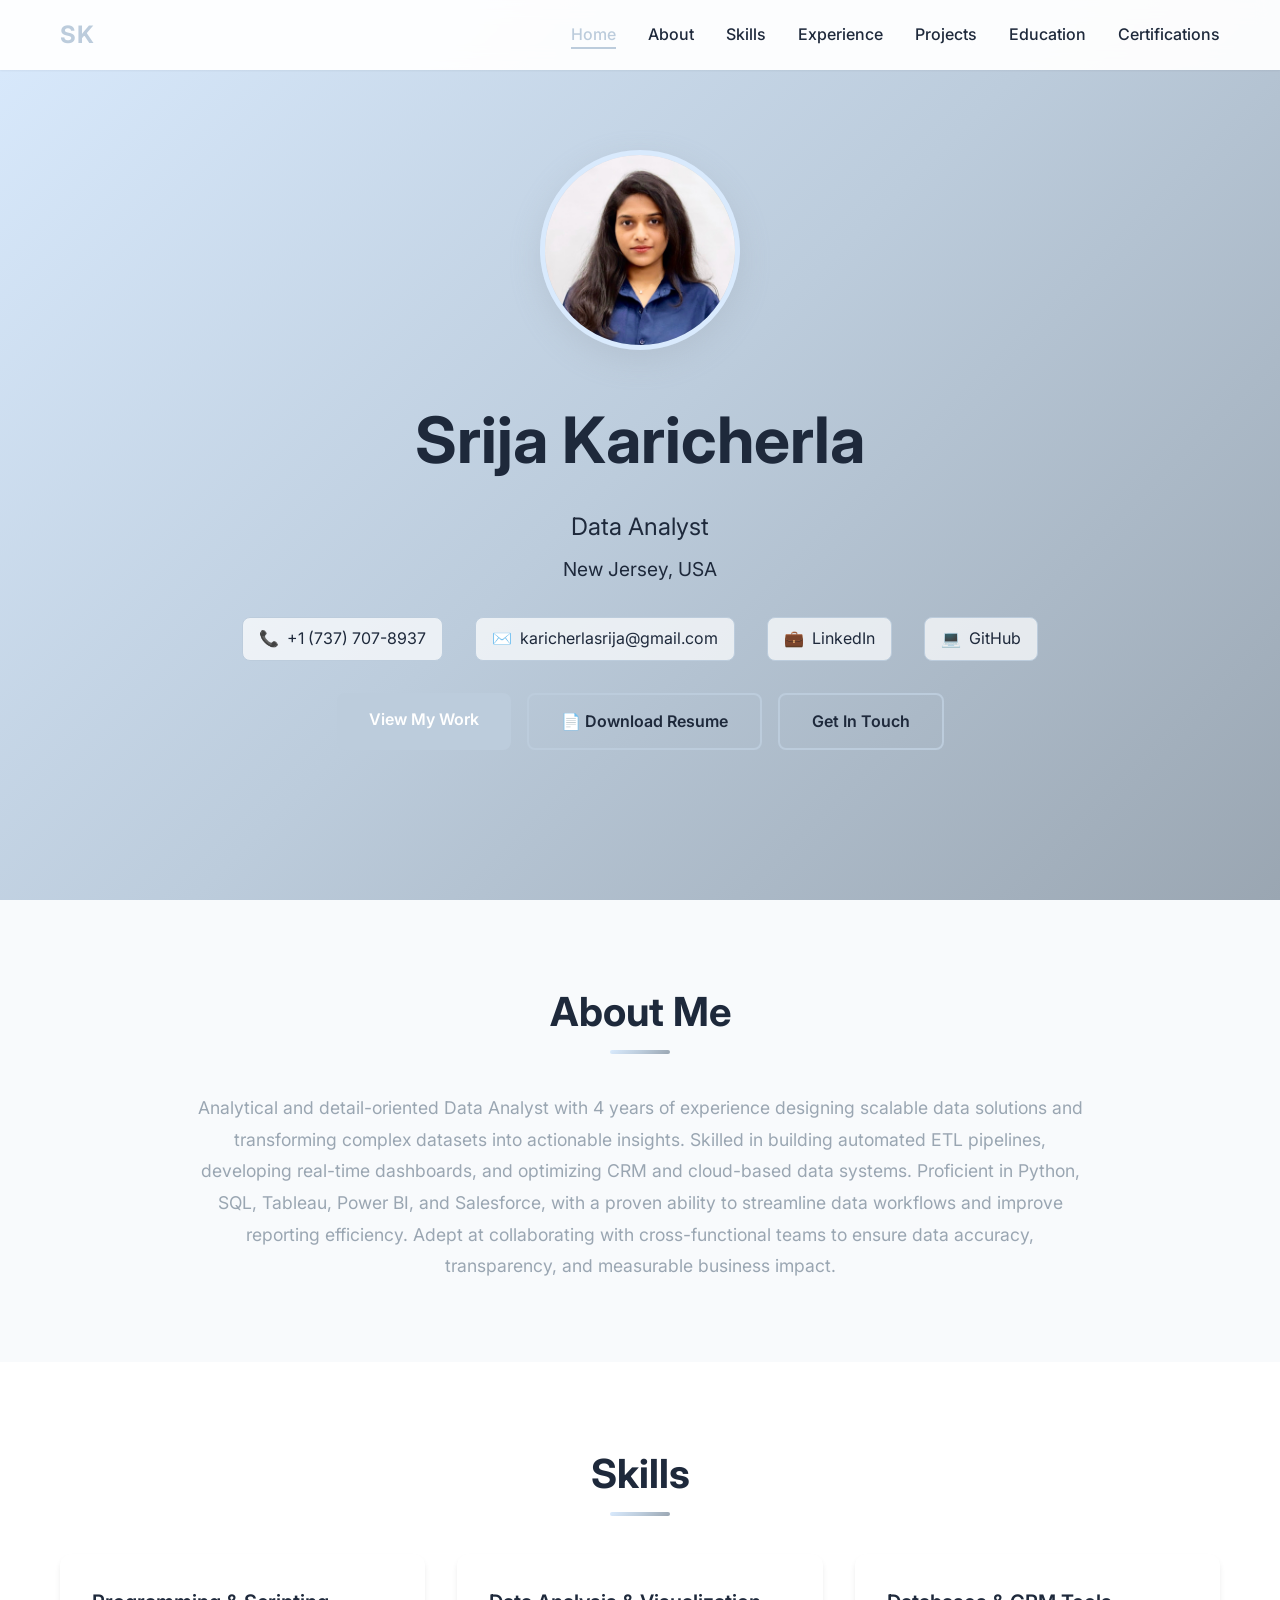
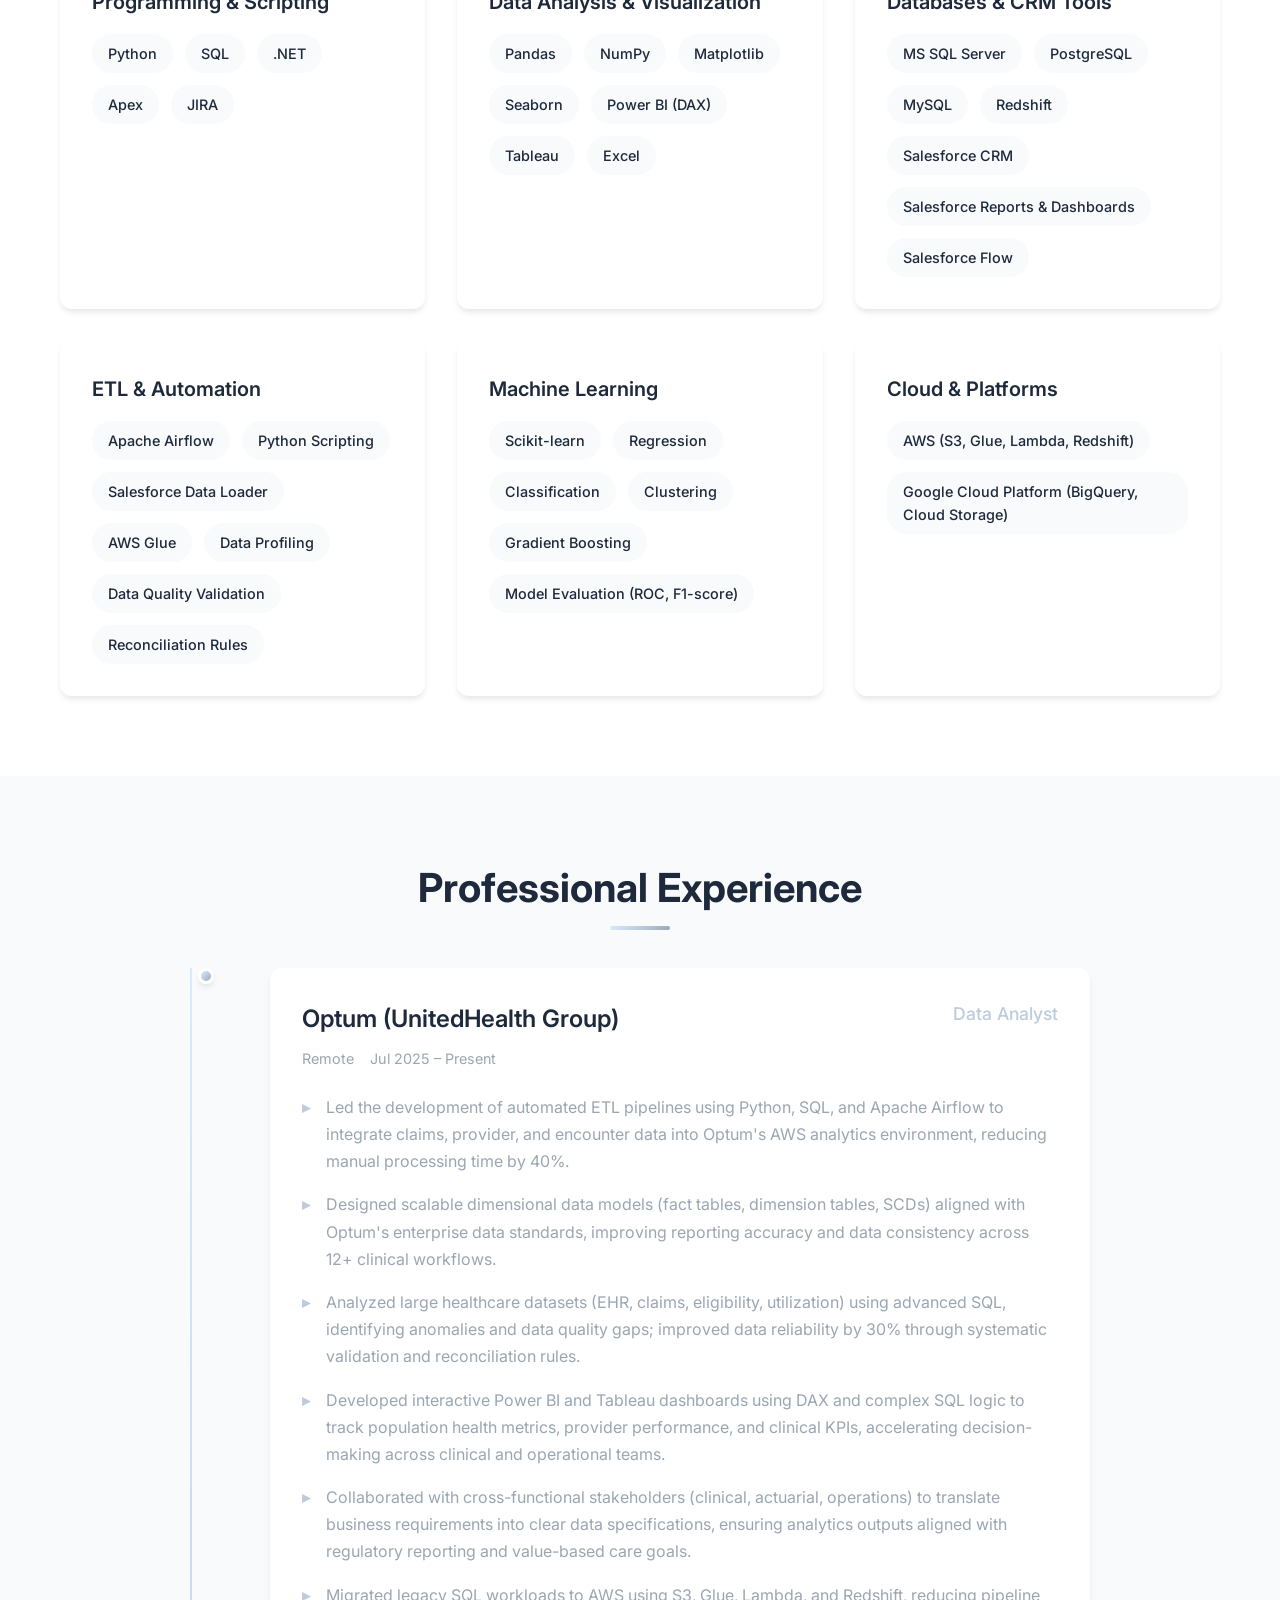
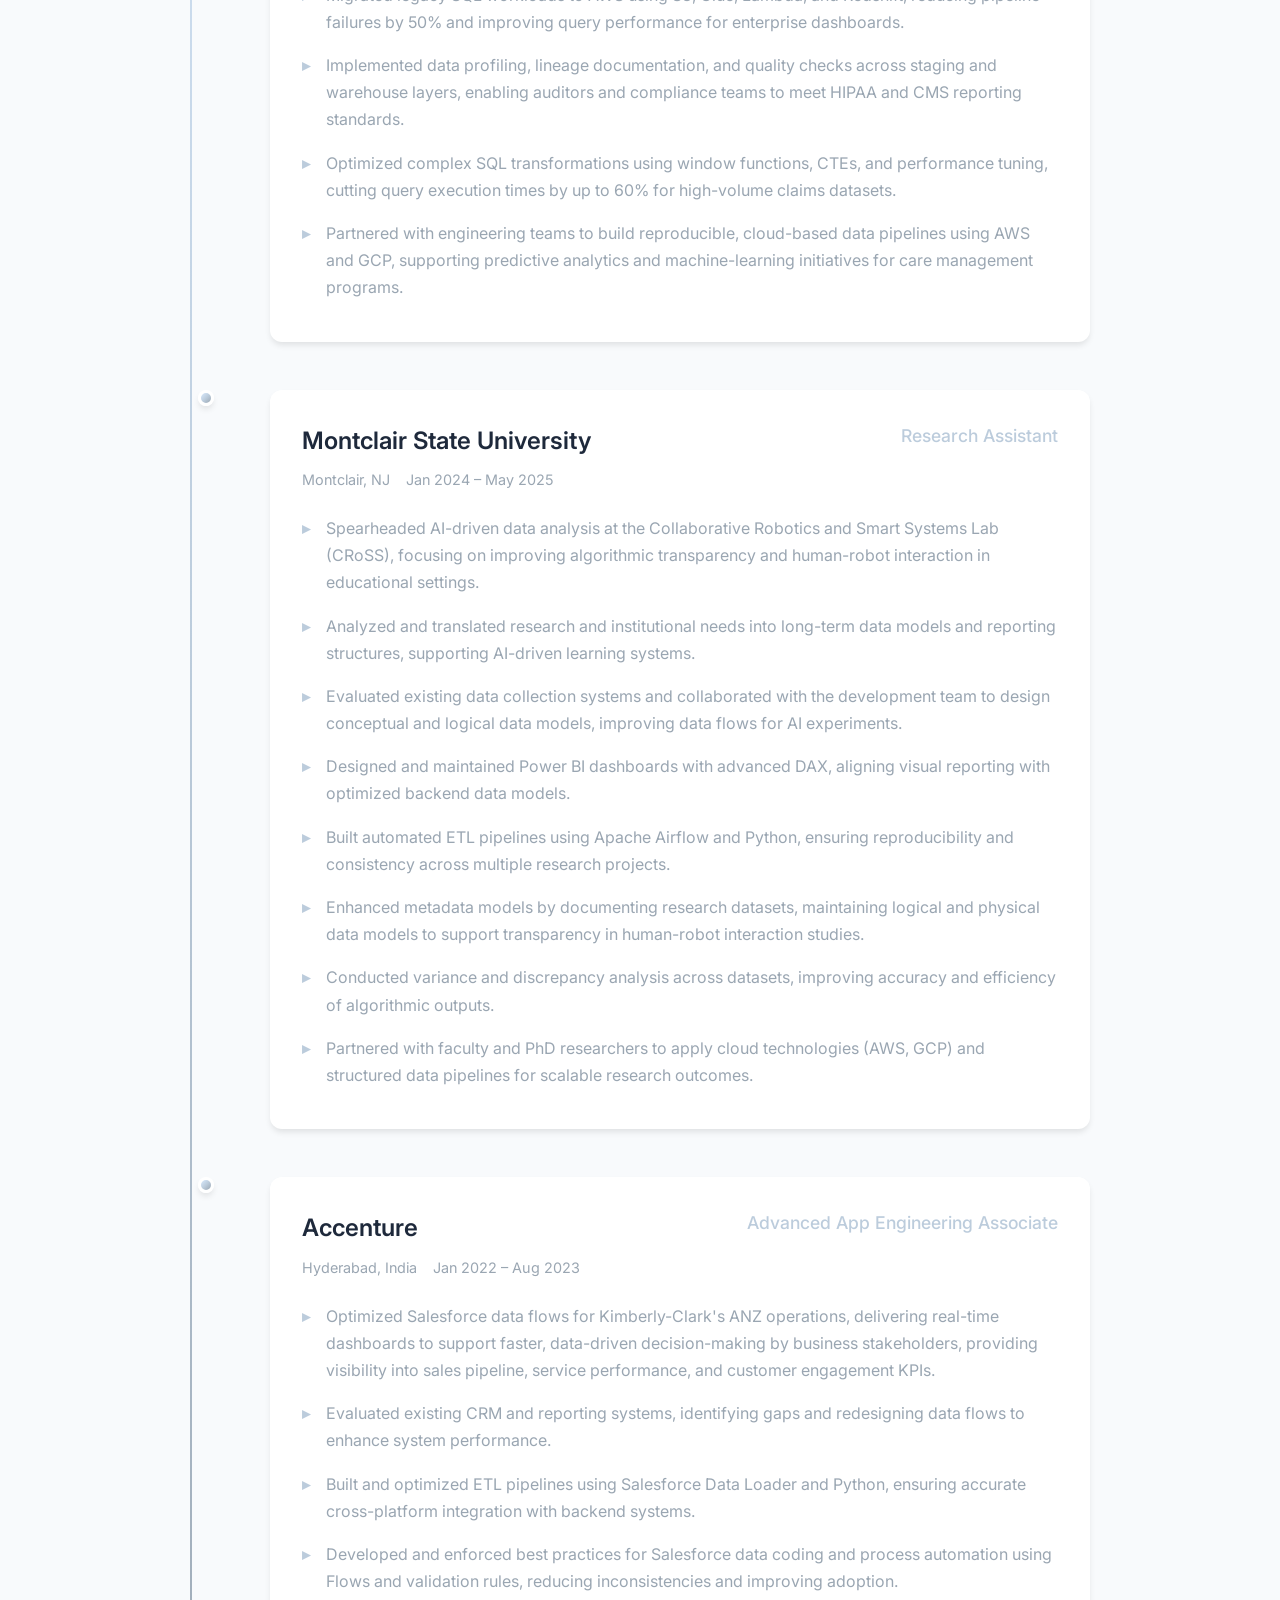
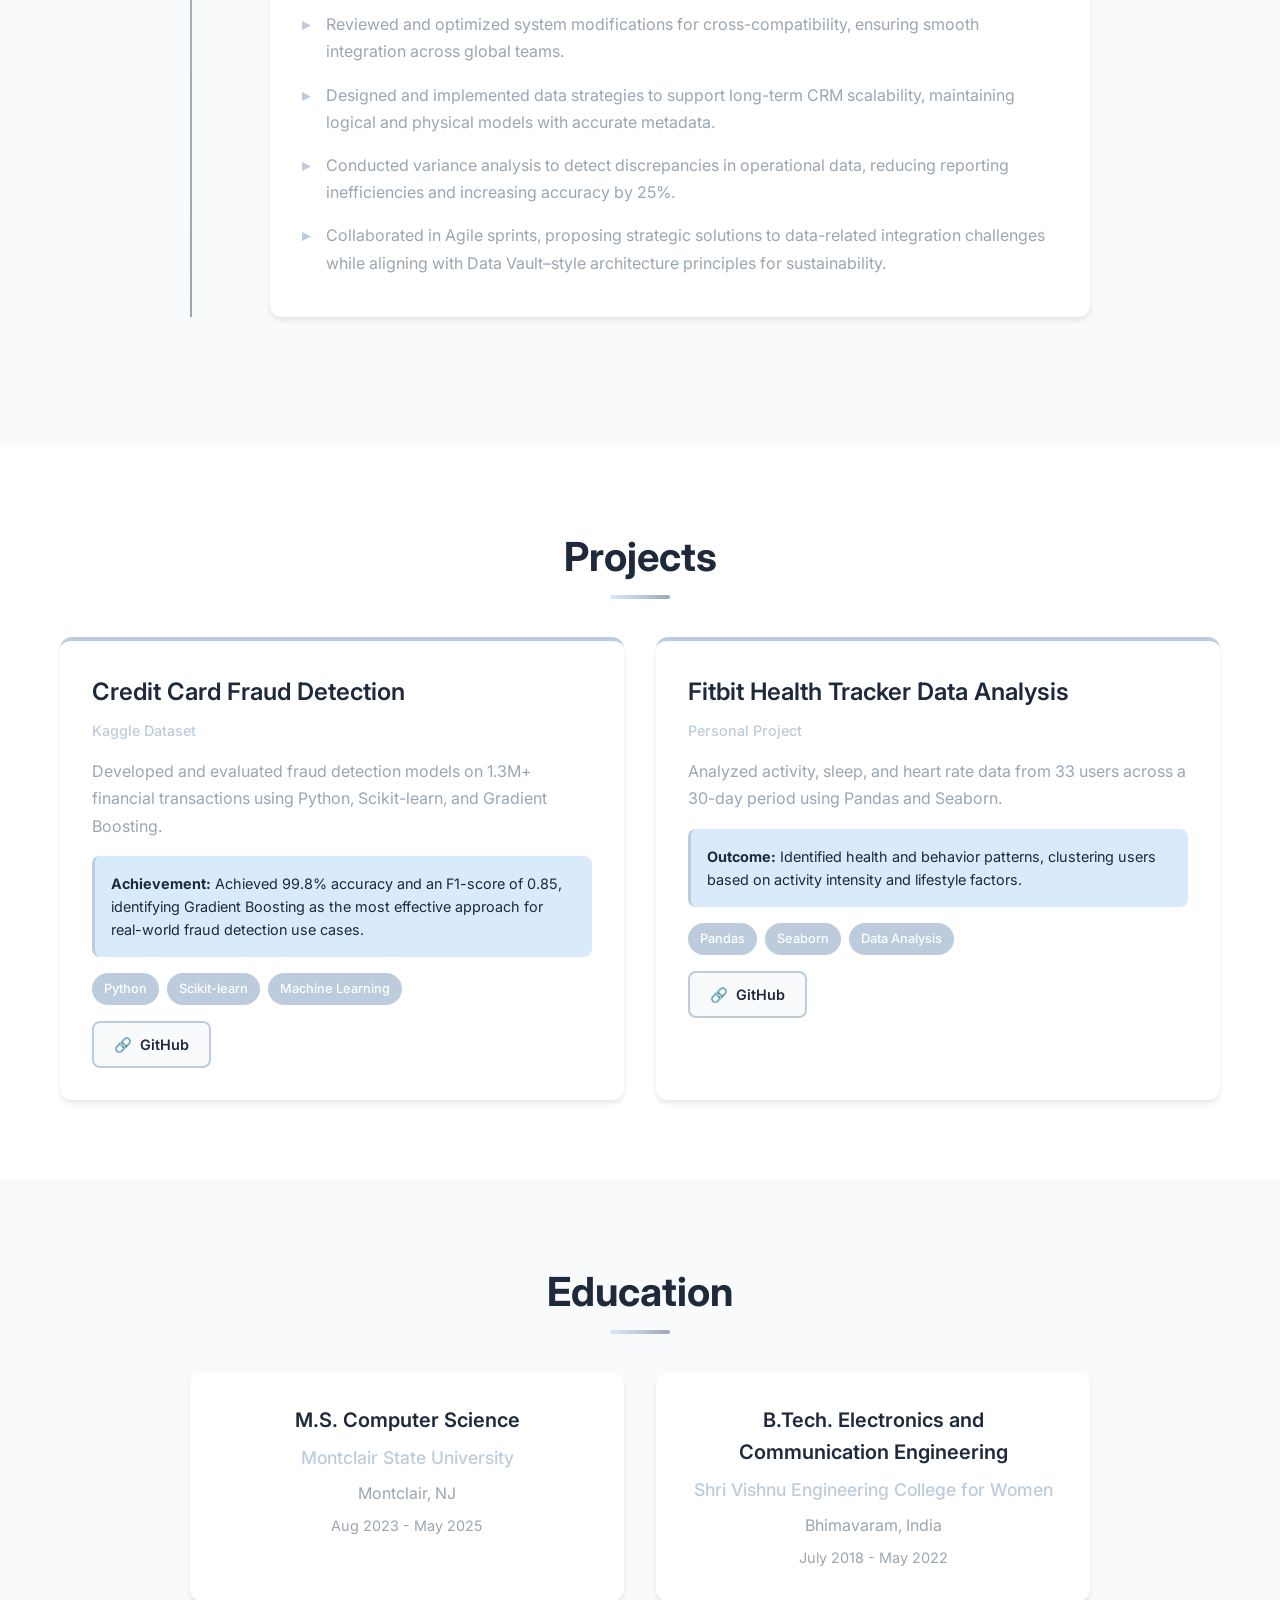
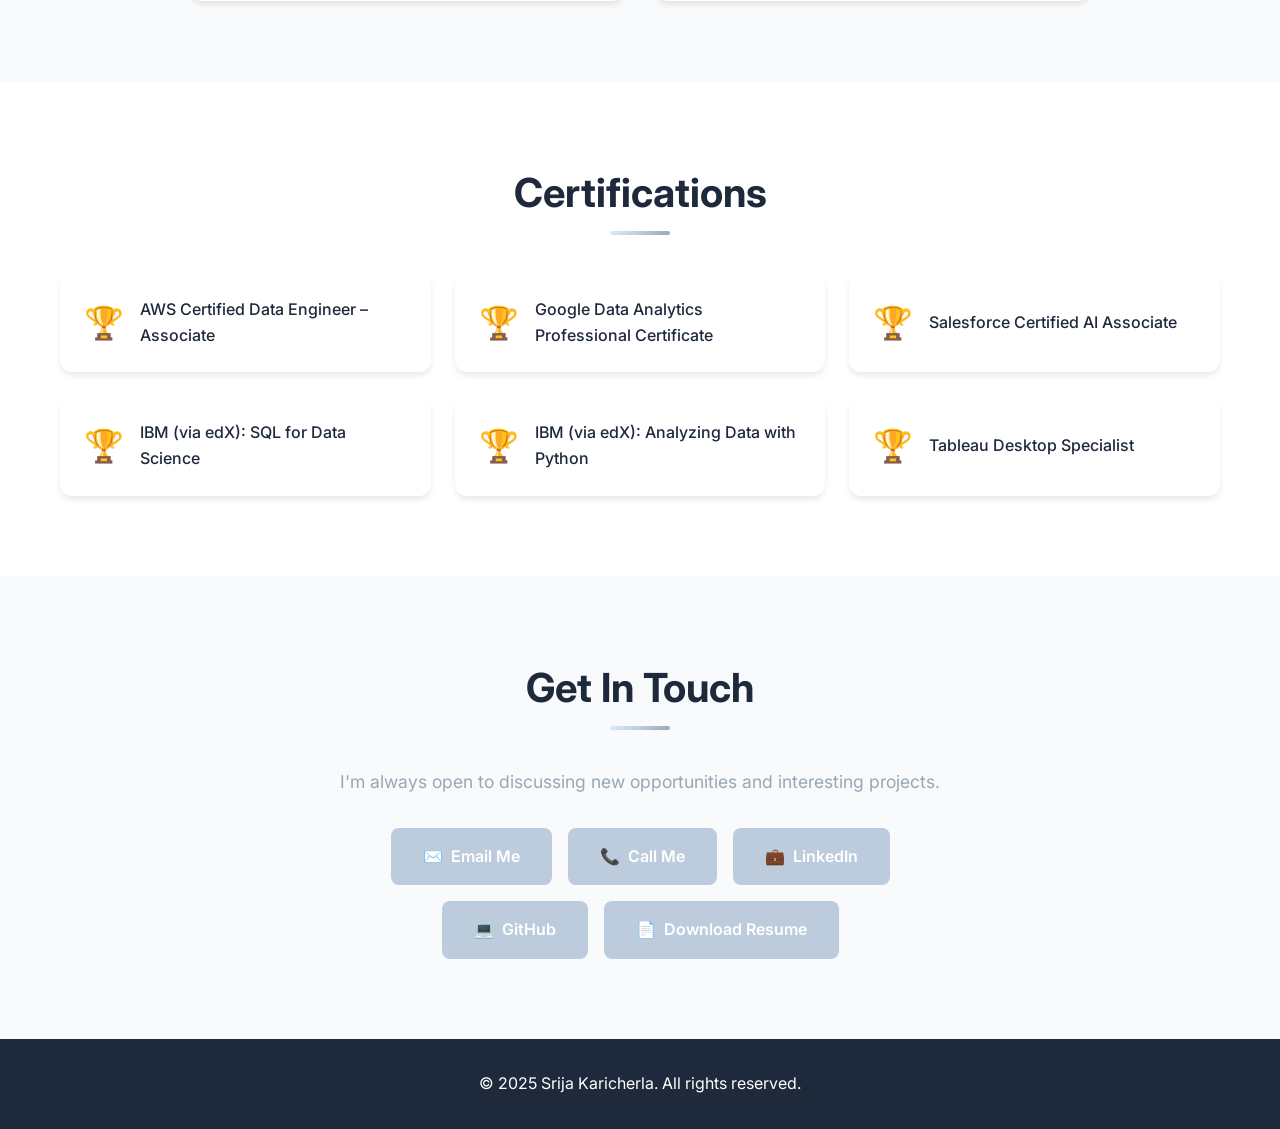
==== index.html @ e074c7a8 "Portfolio website" ====
<!DOCTYPE html>
<html lang="en">
<head>
    <meta charset="UTF-8">
    <meta name="viewport" content="width=device-width, initial-scale=1.0">
    <title>Srija Karicherla | Data Analyst Portfolio</title>
    <link rel="stylesheet" href="styles.css">
    <link rel="preconnect" href="https://fonts.googleapis.com">
    <link rel="preconnect" href="https://fonts.gstatic.com" crossorigin>
    <link href="https://fonts.googleapis.com/css2?family=Inter:wght@300;400;500;600;700&display=swap" rel="stylesheet">
</head>
<body>
    <!-- Navigation -->
    <nav class="navbar" id="navbar">
        <div class="nav-container">
            <div class="nav-logo">SK</div>
            <ul class="nav-menu" id="nav-menu">
                <li><a href="#home" class="nav-link">Home</a></li>
                <li><a href="#about" class="nav-link">About</a></li>
                <li><a href="#skills" class="nav-link">Skills</a></li>
                <li><a href="#experience" class="nav-link">Experience</a></li>
                <li><a href="#projects" class="nav-link">Projects</a></li>
                <li><a href="#education" class="nav-link">Education</a></li>
                <li><a href="#certifications" class="nav-link">Certifications</a></li>
            </ul>
            <div class="hamburger" id="hamburger">
                <span></span>
                <span></span>
                <span></span>
            </div>
        </div>
    </nav>

    <!-- Hero Section -->
    <section id="home" class="hero">
        <div class="container">
            <div class="hero-content">
                <div class="hero-image-container">
                    <img src="profile.jpg" alt="Srija Karicherla" class="hero-image">
                </div>
                <h1 class="hero-name">Srija Karicherla</h1>
                <p class="hero-title">Data Analyst</p>
                <p class="hero-location">New Jersey, USA</p>
                <div class="hero-contact">
                    <a href="tel:+17377078937" class="contact-link">
                        <span>📞</span> +1 (737) 707-8937
                    </a>
                    <a href="mailto:karicherlasrija@gmail.com" class="contact-link">
                        <span>✉️</span> karicherlasrija@gmail.com
                    </a>
                    <a href="https://www.linkedin.com/in/srija-karicherla-01a4681b2/" target="_blank" class="contact-link">
                        <span>💼</span> LinkedIn
                    </a>
                    <a href="https://github.com/srijakaricherla" target="_blank" class="contact-link">
                        <span>💻</span> GitHub
                    </a>
                </div>
                <div class="hero-buttons">
                    <a href="#projects" class="btn btn-primary">View My Work</a>
                    <a href="Srija_Karicherla_Resume.pdf" download="Srija_Karicherla_Resume.pdf" class="btn btn-secondary">📄 Download Resume</a>
                    <a href="#contact" class="btn btn-secondary">Get In Touch</a>
                </div>
            </div>
        </div>
    </section>

    <!-- About Section -->
    <section id="about" class="about">
        <div class="container">
            <h2 class="section-title">About Me</h2>
            <div class="about-content">
                <p class="about-text">
                    Analytical and detail-oriented Data Analyst with 4 years of experience designing scalable data solutions and transforming
                    complex datasets into actionable insights. Skilled in building automated ETL pipelines, developing real-time dashboards, and
                    optimizing CRM and cloud-based data systems. Proficient in Python, SQL, Tableau, Power BI, and Salesforce, with a proven
                    ability to streamline data workflows and improve reporting efficiency. Adept at collaborating with cross-functional teams to
                    ensure data accuracy, transparency, and measurable business impact.
                </p>
            </div>
        </div>
    </section>

    <!-- Skills Section -->
    <section id="skills" class="skills">
        <div class="container">
            <h2 class="section-title">Skills</h2>
            <div class="skills-grid">
                <div class="skill-category">
                    <h3 class="skill-category-title">Programming & Scripting</h3>
                    <div class="skill-tags">
                        <span class="skill-tag">Python</span>
                        <span class="skill-tag">SQL</span>
                        <span class="skill-tag">.NET</span>
                        <span class="skill-tag">Apex</span>
                        <span class="skill-tag">JIRA</span>
                    </div>
                </div>
                <div class="skill-category">
                    <h3 class="skill-category-title">Data Analysis & Visualization</h3>
                    <div class="skill-tags">
                        <span class="skill-tag">Pandas</span>
                        <span class="skill-tag">NumPy</span>
                        <span class="skill-tag">Matplotlib</span>
                        <span class="skill-tag">Seaborn</span>
                        <span class="skill-tag">Power BI (DAX)</span>
                        <span class="skill-tag">Tableau</span>
                        <span class="skill-tag">Excel</span>
                    </div>
                </div>
                <div class="skill-category">
                    <h3 class="skill-category-title">Databases & CRM Tools</h3>
                    <div class="skill-tags">
                        <span class="skill-tag">MS SQL Server</span>
                        <span class="skill-tag">PostgreSQL</span>
                        <span class="skill-tag">MySQL</span>
                        <span class="skill-tag">Redshift</span>
                        <span class="skill-tag">Salesforce CRM</span>
                        <span class="skill-tag">Salesforce Reports & Dashboards</span>
                        <span class="skill-tag">Salesforce Flow</span>
                    </div>
                </div>
                <div class="skill-category">
                    <h3 class="skill-category-title">ETL & Automation</h3>
                    <div class="skill-tags">
                        <span class="skill-tag">Apache Airflow</span>
                        <span class="skill-tag">Python Scripting</span>
                        <span class="skill-tag">Salesforce Data Loader</span>
                        <span class="skill-tag">AWS Glue</span>
                        <span class="skill-tag">Data Profiling</span>
                        <span class="skill-tag">Data Quality Validation</span>
                        <span class="skill-tag">Reconciliation Rules</span>
                    </div>
                </div>
                <div class="skill-category">
                    <h3 class="skill-category-title">Machine Learning</h3>
                    <div class="skill-tags">
                        <span class="skill-tag">Scikit-learn</span>
                        <span class="skill-tag">Regression</span>
                        <span class="skill-tag">Classification</span>
                        <span class="skill-tag">Clustering</span>
                        <span class="skill-tag">Gradient Boosting</span>
                        <span class="skill-tag">Model Evaluation (ROC, F1-score)</span>
                    </div>
                </div>
                <div class="skill-category">
                    <h3 class="skill-category-title">Cloud & Platforms</h3>
                    <div class="skill-tags">
                        <span class="skill-tag">AWS (S3, Glue, Lambda, Redshift)</span>
                        <span class="skill-tag">Google Cloud Platform (BigQuery, Cloud Storage)</span>
                    </div>
                </div>
            </div>
        </div>
    </section>

    <!-- Experience Section -->
    <section id="experience" class="experience">
        <div class="container">
            <h2 class="section-title">Professional Experience</h2>
            <div class="timeline">
                <div class="timeline-item">
                    <div class="timeline-marker"></div>
                    <div class="timeline-content">
                        <div class="timeline-header">
                            <h3 class="timeline-company">Optum (UnitedHealth Group)</h3>
                            <span class="timeline-role">Data Analyst</span>
                        </div>
                        <div class="timeline-meta">
                            <span class="timeline-location">Remote</span>
                            <span class="timeline-date">Jul 2025 – Present</span>
                        </div>
                        <ul class="timeline-duties">
                            <li>Led the development of automated ETL pipelines using Python, SQL, and Apache Airflow to integrate claims, provider, and encounter data into Optum's AWS analytics environment, reducing manual processing time by 40%.</li>
                            <li>Designed scalable dimensional data models (fact tables, dimension tables, SCDs) aligned with Optum's enterprise data standards, improving reporting accuracy and data consistency across 12+ clinical workflows.</li>
                            <li>Analyzed large healthcare datasets (EHR, claims, eligibility, utilization) using advanced SQL, identifying anomalies and data quality gaps; improved data reliability by 30% through systematic validation and reconciliation rules.</li>
                            <li>Developed interactive Power BI and Tableau dashboards using DAX and complex SQL logic to track population health metrics, provider performance, and clinical KPIs, accelerating decision-making across clinical and operational teams.</li>
                            <li>Collaborated with cross-functional stakeholders (clinical, actuarial, operations) to translate business requirements into clear data specifications, ensuring analytics outputs aligned with regulatory reporting and value-based care goals.</li>
                            <li>Migrated legacy SQL workloads to AWS using S3, Glue, Lambda, and Redshift, reducing pipeline failures by 50% and improving query performance for enterprise dashboards.</li>
                            <li>Implemented data profiling, lineage documentation, and quality checks across staging and warehouse layers, enabling auditors and compliance teams to meet HIPAA and CMS reporting standards.</li>
                            <li>Optimized complex SQL transformations using window functions, CTEs, and performance tuning, cutting query execution times by up to 60% for high-volume claims datasets.</li>
                            <li>Partnered with engineering teams to build reproducible, cloud-based data pipelines using AWS and GCP, supporting predictive analytics and machine-learning initiatives for care management programs.</li>
                        </ul>
                    </div>
                </div>
                <div class="timeline-item">
                    <div class="timeline-marker"></div>
                    <div class="timeline-content">
                        <div class="timeline-header">
                            <h3 class="timeline-company">Montclair State University</h3>
                            <span class="timeline-role">Research Assistant</span>
                        </div>
                        <div class="timeline-meta">
                            <span class="timeline-location">Montclair, NJ</span>
                            <span class="timeline-date">Jan 2024 – May 2025</span>
                        </div>
                        <ul class="timeline-duties">
                            <li>Spearheaded AI-driven data analysis at the Collaborative Robotics and Smart Systems Lab (CRoSS), focusing on improving algorithmic transparency and human-robot interaction in educational settings.</li>
                            <li>Analyzed and translated research and institutional needs into long-term data models and reporting structures, supporting AI-driven learning systems.</li>
                            <li>Evaluated existing data collection systems and collaborated with the development team to design conceptual and logical data models, improving data flows for AI experiments.</li>
                            <li>Designed and maintained Power BI dashboards with advanced DAX, aligning visual reporting with optimized backend data models.</li>
                            <li>Built automated ETL pipelines using Apache Airflow and Python, ensuring reproducibility and consistency across multiple research projects.</li>
                            <li>Enhanced metadata models by documenting research datasets, maintaining logical and physical data models to support transparency in human-robot interaction studies.</li>
                            <li>Conducted variance and discrepancy analysis across datasets, improving accuracy and efficiency of algorithmic outputs.</li>
                            <li>Partnered with faculty and PhD researchers to apply cloud technologies (AWS, GCP) and structured data pipelines for scalable research outcomes.</li>
                        </ul>
                    </div>
                </div>
                <div class="timeline-item">
                    <div class="timeline-marker"></div>
                    <div class="timeline-content">
                        <div class="timeline-header">
                            <h3 class="timeline-company">Accenture</h3>
                            <span class="timeline-role">Advanced App Engineering Associate</span>
                        </div>
                        <div class="timeline-meta">
                            <span class="timeline-location">Hyderabad, India</span>
                            <span class="timeline-date">Jan 2022 – Aug 2023</span>
                        </div>
                        <ul class="timeline-duties">
                            <li>Optimized Salesforce data flows for Kimberly-Clark's ANZ operations, delivering real-time dashboards to support faster, data-driven decision-making by business stakeholders, providing visibility into sales pipeline, service performance, and customer engagement KPIs.</li>
                            <li>Evaluated existing CRM and reporting systems, identifying gaps and redesigning data flows to enhance system performance.</li>
                            <li>Built and optimized ETL pipelines using Salesforce Data Loader and Python, ensuring accurate cross-platform integration with backend systems.</li>
                            <li>Developed and enforced best practices for Salesforce data coding and process automation using Flows and validation rules, reducing inconsistencies and improving adoption.</li>
                            <li>Reviewed and optimized system modifications for cross-compatibility, ensuring smooth integration across global teams.</li>
                            <li>Designed and implemented data strategies to support long-term CRM scalability, maintaining logical and physical models with accurate metadata.</li>
                            <li>Conducted variance analysis to detect discrepancies in operational data, reducing reporting inefficiencies and increasing accuracy by 25%.</li>
                            <li>Collaborated in Agile sprints, proposing strategic solutions to data-related integration challenges while aligning with Data Vault–style architecture principles for sustainability.</li>
                        </ul>
                    </div>
                </div>
            </div>
        </div>
    </section>

    <!-- Projects Section -->
    <section id="projects" class="projects">
        <div class="container">
            <h2 class="section-title">Projects</h2>
            <div class="projects-grid">
                <div class="project-card">
                    <h3 class="project-title">Credit Card Fraud Detection</h3>
                    <p class="project-subtitle">Kaggle Dataset</p>
                    <p class="project-description">
                        Developed and evaluated fraud detection models on 1.3M+ financial transactions using Python, Scikit-learn, and Gradient Boosting.
                    </p>
                    <div class="project-highlight">
                        <strong>Achievement:</strong> Achieved 99.8% accuracy and an F1-score of 0.85, identifying Gradient Boosting as the most effective approach for real-world fraud detection use cases.
                    </div>
                    <div class="project-tags">
                        <span class="project-tag">Python</span>
                        <span class="project-tag">Scikit-learn</span>
                        <span class="project-tag">Machine Learning</span>
                    </div>
                    <a href="https://github.com/srijakaricherla/Credit-Card-Fraud-Detection" target="_blank" class="project-link">
                        <span>🔗</span> GitHub
                    </a>
                </div>
                <div class="project-card">
                    <h3 class="project-title">Fitbit Health Tracker Data Analysis</h3>
                    <p class="project-subtitle">Personal Project</p>
                    <p class="project-description">
                        Analyzed activity, sleep, and heart rate data from 33 users across a 30-day period using Pandas and Seaborn.
                    </p>
                    <div class="project-highlight">
                        <strong>Outcome:</strong> Identified health and behavior patterns, clustering users based on activity intensity and lifestyle factors.
                    </div>
                    <div class="project-tags">
                        <span class="project-tag">Pandas</span>
                        <span class="project-tag">Seaborn</span>
                        <span class="project-tag">Data Analysis</span>
                    </div>
                    <a href="https://github.com/srijakaricherla/Fitbit-Health-Tracker-Data-Analysis" target="_blank" class="project-link">
                        <span>🔗</span> GitHub
                    </a>
                </div>
            </div>
        </div>
    </section>

    <!-- Education Section -->
    <section id="education" class="education">
        <div class="container">
            <h2 class="section-title">Education</h2>
            <div class="education-grid">
                <div class="education-card">
                    <h3 class="education-degree">M.S. Computer Science</h3>
                    <p class="education-school">Montclair State University</p>
                    <p class="education-location">Montclair, NJ</p>
                    <p class="education-date">Aug 2023 - May 2025</p>
                </div>
                <div class="education-card">
                    <h3 class="education-degree">B.Tech. Electronics and Communication Engineering</h3>
                    <p class="education-school">Shri Vishnu Engineering College for Women</p>
                    <p class="education-location">Bhimavaram, India</p>
                    <p class="education-date">July 2018 - May 2022</p>
                </div>
            </div>
        </div>
    </section>

    <!-- Certifications Section -->
    <section id="certifications" class="certifications">
        <div class="container">
            <h2 class="section-title">Certifications</h2>
            <div class="certifications-grid">
                <div class="certification-item">
                    <span class="cert-icon">🏆</span>
                    <span class="cert-name">AWS Certified Data Engineer – Associate</span>
                </div>
                <div class="certification-item">
                    <span class="cert-icon">🏆</span>
                    <span class="cert-name">Google Data Analytics Professional Certificate</span>
                </div>
                <div class="certification-item">
                    <span class="cert-icon">🏆</span>
                    <span class="cert-name">Salesforce Certified AI Associate</span>
                </div>
                <div class="certification-item">
                    <span class="cert-icon">🏆</span>
                    <span class="cert-name">IBM (via edX): SQL for Data Science</span>
                </div>
                <div class="certification-item">
                    <span class="cert-icon">🏆</span>
                    <span class="cert-name">IBM (via edX): Analyzing Data with Python</span>
                </div>
                <div class="certification-item">
                    <span class="cert-icon">🏆</span>
                    <span class="cert-name">Tableau Desktop Specialist</span>
                </div>
            </div>
        </div>
    </section>

    <!-- Contact Section -->
    <section id="contact" class="contact">
        <div class="container">
            <h2 class="section-title">Get In Touch</h2>
            <div class="contact-content">
                <p class="contact-text">I'm always open to discussing new opportunities and interesting projects.</p>
                <div class="contact-links">
                    <a href="mailto:karicherlasrija@gmail.com" class="contact-button">
                        <span>✉️</span> Email Me
                    </a>
                    <a href="tel:+17377078937" class="contact-button">
                        <span>📞</span> Call Me
                    </a>
                    <a href="https://www.linkedin.com/in/srija-karicherla-01a4681b2/" target="_blank" class="contact-button">
                        <span>💼</span> LinkedIn
                    </a>
                    <a href="https://github.com/srijakaricherla" target="_blank" class="contact-button">
                        <span>💻</span> GitHub
                    </a>
                    <a href="Srija_Karicherla_Resume.pdf" download="Srija_Karicherla_Resume.pdf" class="contact-button">
                        <span>📄</span> Download Resume
                    </a>
                </div>
            </div>
        </div>
    </section>

    <!-- Footer -->
    <footer class="footer">
        <div class="container">
            <p>&copy; 2025 Srija Karicherla. All rights reserved.</p>
        </div>
    </footer>

    <script src="script.js"></script>
</body>
</html>
---- styles.css ----
/* Reset and Base Styles */
* {
    margin: 0;
    padding: 0;
    box-sizing: border-box;
}

:root {
    --primary-color: #BCCCDC;
    --primary-dark: #9AA6B2;
    --secondary-color: #9AA6B2;
    --text-dark: #1e293b;
    --text-light: #9AA6B2;
    --bg-light: #F8FAFC;
    --bg-white: #ffffff;
    --bg-accent: #D9EAFD;
    --border-color: #BCCCDC;
    --shadow-sm: 0 1px 2px 0 rgba(0, 0, 0, 0.05);
    --shadow-md: 0 4px 6px -1px rgba(0, 0, 0, 0.1);
    --shadow-lg: 0 10px 15px -3px rgba(0, 0, 0, 0.1);
    --transition: all 0.3s ease;
}

html {
    scroll-behavior: smooth;
}

body {
    font-family: 'Inter', -apple-system, BlinkMacSystemFont, 'Segoe UI', sans-serif;
    line-height: 1.6;
    color: var(--text-dark);
    background-color: var(--bg-white);
    font-size: 16px;
}

.container {
    max-width: 1200px;
    margin: 0 auto;
    padding: 0 20px;
}

/* Navigation */
.navbar {
    position: fixed;
    top: 0;
    width: 100%;
    background-color: rgba(255, 255, 255, 0.95);
    backdrop-filter: blur(10px);
    box-shadow: var(--shadow-sm);
    z-index: 1000;
    transition: var(--transition);
}

.nav-container {
    max-width: 1200px;
    margin: 0 auto;
    padding: 1rem 20px;
    display: flex;
    justify-content: space-between;
    align-items: center;
}

.nav-logo {
    font-size: 1.5rem;
    font-weight: 700;
    color: var(--primary-color);
    letter-spacing: 1px;
}

.nav-menu {
    display: flex;
    list-style: none;
    gap: 2rem;
}

.nav-link {
    text-decoration: none;
    color: var(--text-dark);
    font-weight: 500;
    transition: var(--transition);
    position: relative;
}

.nav-link:hover {
    color: var(--primary-color);
}

.nav-link::after {
    content: '';
    position: absolute;
    bottom: -5px;
    left: 0;
    width: 0;
    height: 2px;
    background-color: var(--primary-color);
    transition: var(--transition);
}

.nav-link:hover::after {
    width: 100%;
}

.hamburger {
    display: none;
    flex-direction: column;
    cursor: pointer;
    gap: 4px;
}

.hamburger span {
    width: 25px;
    height: 3px;
    background-color: var(--text-dark);
    transition: var(--transition);
}

/* Hero Section */
.hero {
    min-height: 100vh;
    display: flex;
    align-items: center;
    justify-content: center;
    background: linear-gradient(135deg, #D9EAFD 0%, #BCCCDC 50%, #9AA6B2 100%);
    color: var(--text-dark);
    text-align: center;
    padding-top: 80px;
}

.hero-content {
    max-width: 800px;
}

.hero-image-container {
    margin-bottom: 2rem;
    animation: fadeInUp 0.8s ease;
}

.hero-image {
    width: 200px;
    height: 200px;
    border-radius: 50%;
    object-fit: cover;
    border: 5px solid var(--bg-accent);
    box-shadow: 0 10px 30px rgba(154, 166, 178, 0.3);
    transition: var(--transition);
}

.hero-image:hover {
    transform: scale(1.05);
    box-shadow: 0 15px 40px rgba(0, 0, 0, 0.4);
}

.hero-name {
    font-size: 4rem;
    font-weight: 700;
    margin-bottom: 1rem;
    animation: fadeInUp 0.8s ease;
}

.hero-title {
    font-size: 1.5rem;
    margin-bottom: 0.5rem;
    opacity: 0.9;
    animation: fadeInUp 0.8s ease 0.2s both;
}

.hero-location {
    font-size: 1.2rem;
    margin-bottom: 2rem;
    opacity: 0.8;
    animation: fadeInUp 0.8s ease 0.4s both;
}

.hero-contact {
    display: flex;
    justify-content: center;
    gap: 2rem;
    margin-bottom: 2rem;
    flex-wrap: wrap;
    animation: fadeInUp 0.8s ease 0.6s both;
}

.contact-link {
    color: var(--text-dark);
    text-decoration: none;
    display: flex;
    align-items: center;
    gap: 0.5rem;
    padding: 0.5rem 1rem;
    background: rgba(255, 255, 255, 0.7);
    border: 1px solid var(--border-color);
    border-radius: 8px;
    transition: var(--transition);
}

.contact-link:hover {
    background: var(--bg-accent);
    border-color: var(--primary-color);
    transform: translateY(-2px);
}

.hero-buttons {
    display: flex;
    gap: 1rem;
    justify-content: center;
    flex-wrap: wrap;
    animation: fadeInUp 0.8s ease 0.8s both;
}

.btn {
    padding: 0.875rem 2rem;
    border-radius: 8px;
    text-decoration: none;
    font-weight: 600;
    transition: var(--transition);
    display: inline-block;
}

.btn-primary {
    background-color: var(--primary-color);
    color: white;
}

.btn-primary:hover {
    background-color: var(--primary-dark);
    transform: translateY(-2px);
    box-shadow: var(--shadow-lg);
}

.btn-secondary {
    background-color: transparent;
    color: var(--text-dark);
    border: 2px solid var(--primary-color);
}

.btn-secondary:hover {
    background-color: var(--bg-accent);
    border-color: var(--primary-dark);
    transform: translateY(-2px);
}

/* Section Styles */
section {
    padding: 5rem 0;
}

.section-title {
    font-size: 2.5rem;
    font-weight: 700;
    text-align: center;
    margin-bottom: 3rem;
    color: var(--text-dark);
    position: relative;
}

.section-title::after {
    content: '';
    position: absolute;
    bottom: -10px;
    left: 50%;
    transform: translateX(-50%);
    width: 60px;
    height: 4px;
    background: linear-gradient(135deg, #D9EAFD 0%, #BCCCDC 50%, #9AA6B2 100%);
    border-radius: 2px;
}

/* About Section */
.about {
    background-color: var(--bg-light);
}

.about-content {
    max-width: 900px;
    margin: 0 auto;
}

.about-text {
    font-size: 1.1rem;
    line-height: 1.8;
    color: var(--text-light);
    text-align: center;
}

/* Skills Section */
.skills-grid {
    display: grid;
    grid-template-columns: repeat(auto-fit, minmax(300px, 1fr));
    gap: 2rem;
}

.skill-category {
    background-color: var(--bg-white);
    padding: 2rem;
    border-radius: 12px;
    box-shadow: var(--shadow-md);
    transition: var(--transition);
}

.skill-category:hover {
    transform: translateY(-5px);
    box-shadow: var(--shadow-lg);
}

.skill-category-title {
    font-size: 1.25rem;
    font-weight: 600;
    margin-bottom: 1rem;
    color: var(--text-dark);
}

.skill-tags {
    display: flex;
    flex-wrap: wrap;
    gap: 0.75rem;
}

.skill-tag {
    padding: 0.5rem 1rem;
    background-color: var(--bg-light);
    border-radius: 20px;
    font-size: 0.9rem;
    color: var(--text-dark);
    font-weight: 500;
    transition: var(--transition);
}

.skill-tag:hover {
    background-color: var(--primary-color);
    color: white;
    transform: scale(1.05);
}

/* Experience Section */
.experience {
    background-color: var(--bg-light);
}

.timeline {
    max-width: 900px;
    margin: 0 auto;
    position: relative;
    padding-left: 2rem;
}

.timeline::before {
    content: '';
    position: absolute;
    left: 0;
    top: 0;
    bottom: 0;
    width: 2px;
    background: linear-gradient(180deg, #D9EAFD 0%, #BCCCDC 50%, #9AA6B2 100%);
}

.timeline-item {
    position: relative;
    margin-bottom: 3rem;
    padding-left: 3rem;
}

.timeline-marker {
    position: absolute;
    left: -1.5rem;
    top: 0;
    width: 16px;
    height: 16px;
    border-radius: 50%;
    background: linear-gradient(135deg, #D9EAFD 0%, #BCCCDC 50%, #9AA6B2 100%);
    border: 3px solid white;
    box-shadow: var(--shadow-md);
}

.timeline-content {
    background-color: var(--bg-white);
    padding: 2rem;
    border-radius: 12px;
    box-shadow: var(--shadow-md);
    transition: var(--transition);
}

.timeline-content:hover {
    transform: translateX(5px);
    box-shadow: var(--shadow-lg);
}

.timeline-header {
    display: flex;
    justify-content: space-between;
    align-items: flex-start;
    margin-bottom: 0.5rem;
    flex-wrap: wrap;
    gap: 0.5rem;
}

.timeline-company {
    font-size: 1.5rem;
    font-weight: 600;
    color: var(--text-dark);
}

.timeline-role {
    font-size: 1.1rem;
    font-weight: 500;
    color: var(--primary-color);
}

.timeline-meta {
    display: flex;
    gap: 1rem;
    margin-bottom: 1rem;
    color: var(--text-light);
    font-size: 0.9rem;
}

.timeline-duties {
    list-style: none;
    padding-left: 0;
}

.timeline-duties li {
    padding: 0.5rem 0;
    padding-left: 1.5rem;
    position: relative;
    color: var(--text-light);
    line-height: 1.7;
}

.timeline-duties li::before {
    content: '▸';
    position: absolute;
    left: 0;
    color: var(--primary-color);
    font-weight: bold;
}

/* Projects Section */
.projects-grid {
    display: grid;
    grid-template-columns: repeat(auto-fit, minmax(300px, 1fr));
    gap: 2rem;
}

.project-card {
    background-color: var(--bg-white);
    padding: 2rem;
    border-radius: 12px;
    box-shadow: var(--shadow-md);
    transition: var(--transition);
    border-top: 4px solid var(--primary-color);
}

.project-card:hover {
    transform: translateY(-5px);
    box-shadow: var(--shadow-lg);
}

.project-title {
    font-size: 1.5rem;
    font-weight: 600;
    margin-bottom: 0.5rem;
    color: var(--text-dark);
}

.project-subtitle {
    color: var(--primary-color);
    font-weight: 500;
    margin-bottom: 1rem;
    font-size: 0.9rem;
}

.project-description {
    color: var(--text-light);
    margin-bottom: 1rem;
    line-height: 1.7;
}

.project-highlight {
    background-color: var(--bg-accent);
    padding: 1rem;
    border-radius: 8px;
    margin-bottom: 1rem;
    border-left: 3px solid var(--primary-color);
    font-size: 0.9rem;
    color: var(--text-dark);
}

.project-tags {
    display: flex;
    flex-wrap: wrap;
    gap: 0.5rem;
}

.project-tag {
    padding: 0.375rem 0.75rem;
    background-color: var(--primary-color);
    color: white;
    border-radius: 20px;
    font-size: 0.8rem;
    font-weight: 500;
}

.project-link {
    display: inline-flex;
    align-items: center;
    gap: 0.5rem;
    margin-top: 1rem;
    padding: 0.625rem 1.25rem;
    background-color: var(--bg-light);
    color: var(--text-dark);
    text-decoration: none;
    border-radius: 8px;
    font-weight: 600;
    font-size: 0.9rem;
    transition: var(--transition);
    border: 2px solid var(--primary-color);
}

.project-link:hover {
    background-color: var(--primary-color);
    color: white;
    transform: translateY(-2px);
    box-shadow: var(--shadow-md);
}

/* Education Section */
.education {
    background-color: var(--bg-light);
}

.education-grid {
    display: grid;
    grid-template-columns: repeat(auto-fit, minmax(300px, 1fr));
    gap: 2rem;
    max-width: 900px;
    margin: 0 auto;
}

.education-card {
    background-color: var(--bg-white);
    padding: 2rem;
    border-radius: 12px;
    box-shadow: var(--shadow-md);
    text-align: center;
    transition: var(--transition);
}

.education-card:hover {
    transform: translateY(-5px);
    box-shadow: var(--shadow-lg);
}

.education-degree {
    font-size: 1.25rem;
    font-weight: 600;
    margin-bottom: 0.5rem;
    color: var(--text-dark);
}

.education-school {
    font-size: 1.1rem;
    color: var(--primary-color);
    font-weight: 500;
    margin-bottom: 0.5rem;
}

.education-location {
    color: var(--text-light);
    margin-bottom: 0.5rem;
}

.education-date {
    color: var(--text-light);
    font-size: 0.9rem;
}

/* Certifications Section */
.certifications-grid {
    display: grid;
    grid-template-columns: repeat(auto-fit, minmax(300px, 1fr));
    gap: 1.5rem;
}

.certification-item {
    background-color: var(--bg-white);
    padding: 1.5rem;
    border-radius: 12px;
    box-shadow: var(--shadow-md);
    display: flex;
    align-items: center;
    gap: 1rem;
    transition: var(--transition);
}

.certification-item:hover {
    transform: translateY(-3px);
    box-shadow: var(--shadow-lg);
}

.cert-icon {
    font-size: 2rem;
}

.cert-name {
    font-weight: 500;
    color: var(--text-dark);
}

/* Contact Section */
.contact {
    background-color: var(--bg-light);
}

.contact-content {
    text-align: center;
    max-width: 600px;
    margin: 0 auto;
}

.contact-text {
    font-size: 1.1rem;
    color: var(--text-light);
    margin-bottom: 2rem;
}

.contact-links {
    display: flex;
    justify-content: center;
    gap: 1rem;
    flex-wrap: wrap;
}

.contact-button {
    padding: 1rem 2rem;
    background-color: var(--primary-color);
    color: white;
    text-decoration: none;
    border-radius: 8px;
    font-weight: 600;
    display: flex;
    align-items: center;
    gap: 0.5rem;
    transition: var(--transition);
}

.contact-button:hover {
    background-color: var(--primary-dark);
    transform: translateY(-2px);
    box-shadow: var(--shadow-lg);
}

/* Footer */
.footer {
    background-color: var(--text-dark);
    color: white;
    text-align: center;
    padding: 2rem 0;
}

/* Animations */
@keyframes fadeInUp {
    from {
        opacity: 0;
        transform: translateY(30px);
    }
    to {
        opacity: 1;
        transform: translateY(0);
    }
}

/* Responsive Design */
@media (max-width: 768px) {
    .nav-menu {
        position: fixed;
        left: -100%;
        top: 70px;
        flex-direction: column;
        background-color: white;
        width: 100%;
        text-align: center;
        transition: 0.3s;
        box-shadow: var(--shadow-lg);
        padding: 2rem 0;
    }

    .nav-menu.active {
        left: 0;
    }

    .hamburger {
        display: flex;
    }

    .hamburger.active span:nth-child(1) {
        transform: rotate(45deg) translate(5px, 5px);
    }

    .hamburger.active span:nth-child(2) {
        opacity: 0;
    }

    .hamburger.active span:nth-child(3) {
        transform: rotate(-45deg) translate(7px, -6px);
    }

    .hero-name {
        font-size: 2.5rem;
    }

    .hero-title {
        font-size: 1.2rem;
    }

    .hero-image {
        width: 150px;
        height: 150px;
    }

    .hero-contact {
        flex-direction: column;
        gap: 1rem;
    }

    .section-title {
        font-size: 2rem;
    }

    .timeline {
        padding-left: 1.5rem;
    }

    .timeline-item {
        padding-left: 2rem;
    }

    .timeline-header {
        flex-direction: column;
        align-items: flex-start;
    }

    .skills-grid,
    .projects-grid,
    .education-grid,
    .certifications-grid {
        grid-template-columns: 1fr;
    }
}

@media (max-width: 480px) {
    .hero-name {
        font-size: 2rem;
    }

    .hero-image {
        width: 120px;
        height: 120px;
    }

    .container {
        padding: 0 15px;
    }

    section {
        padding: 3rem 0;
    }
}
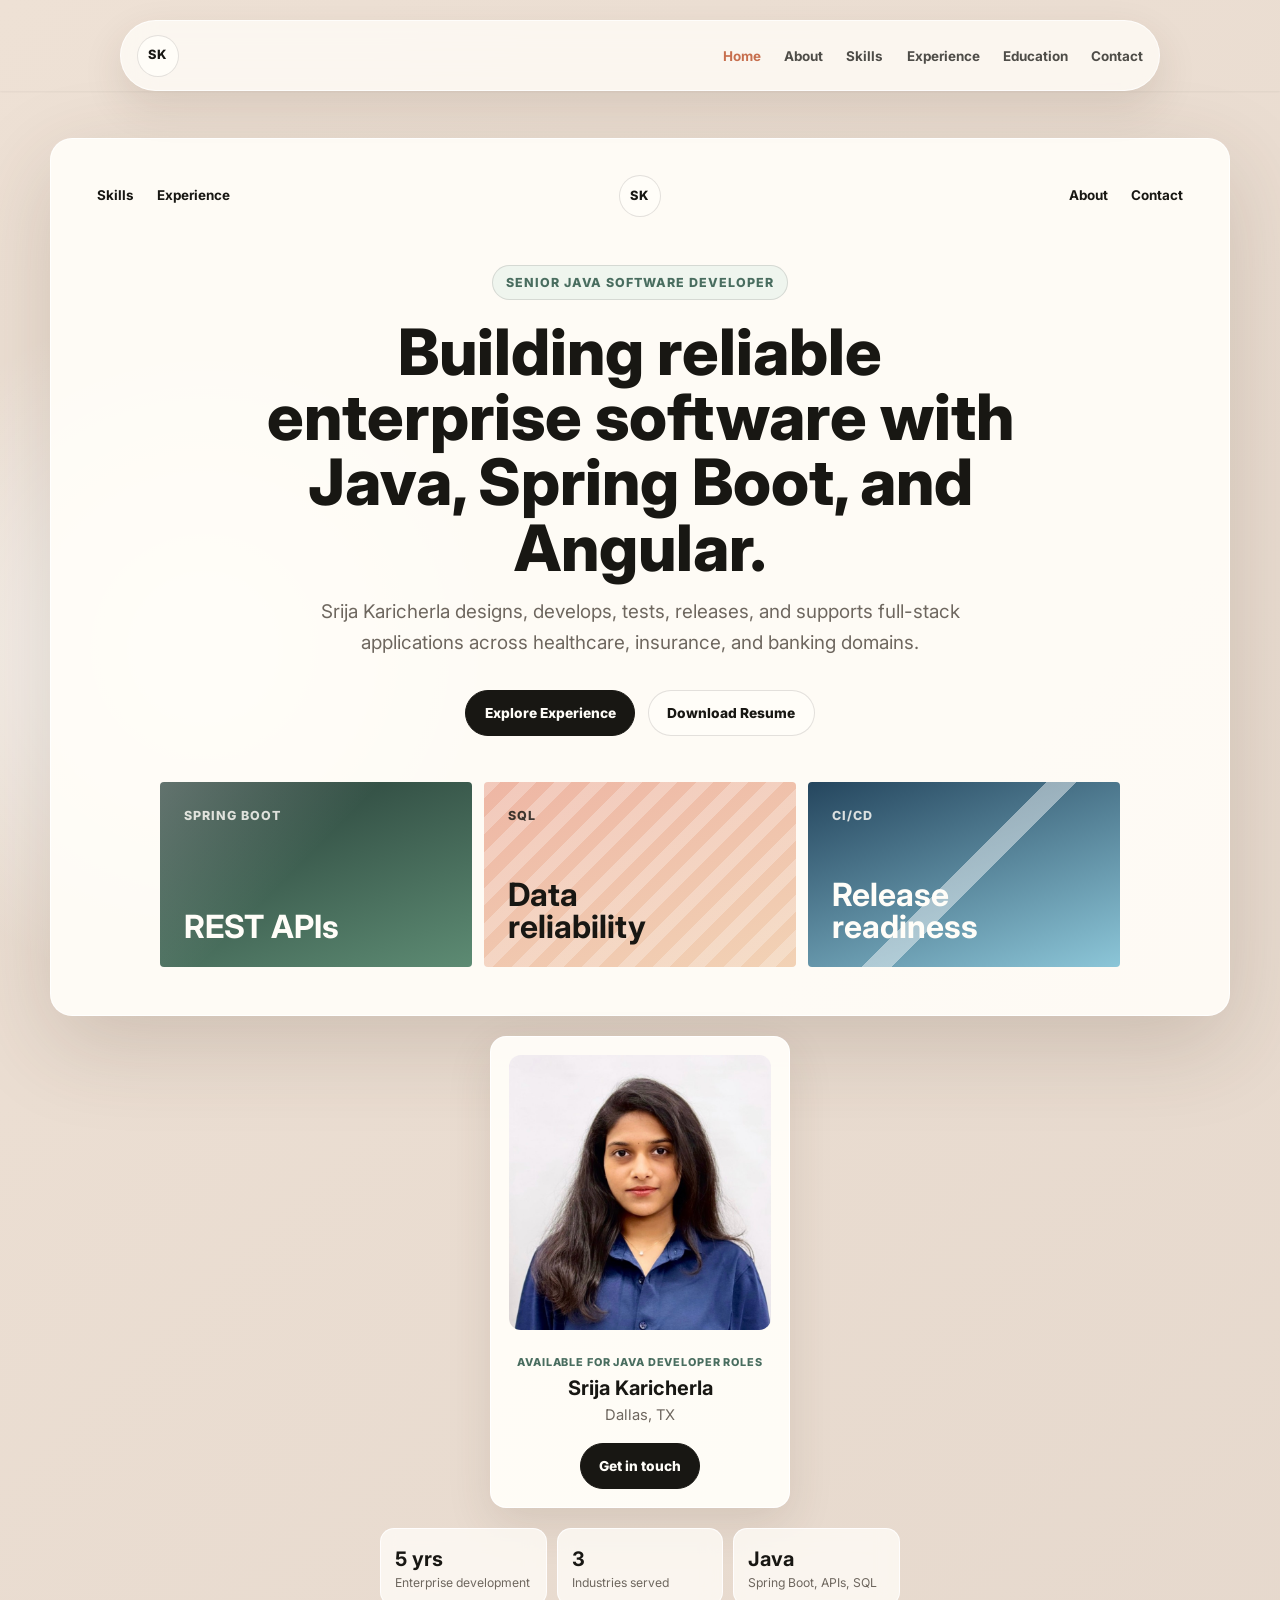
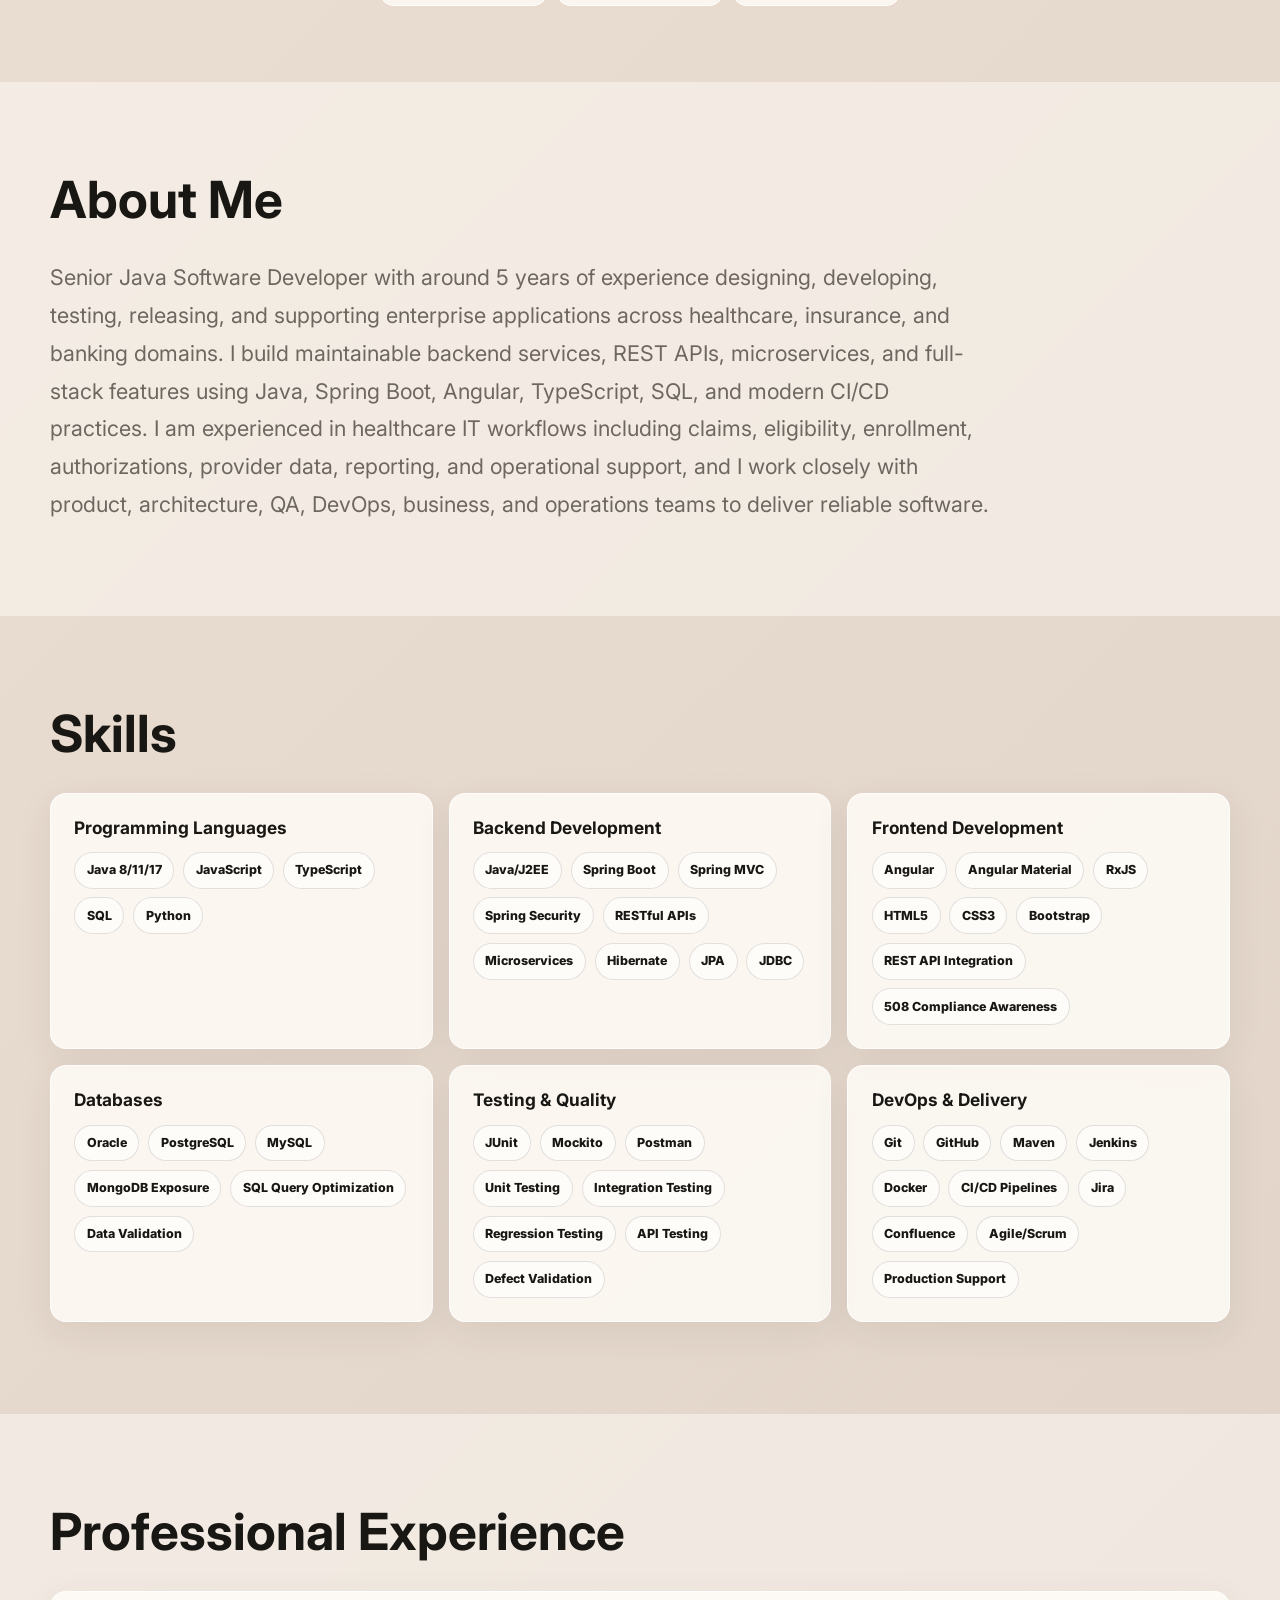
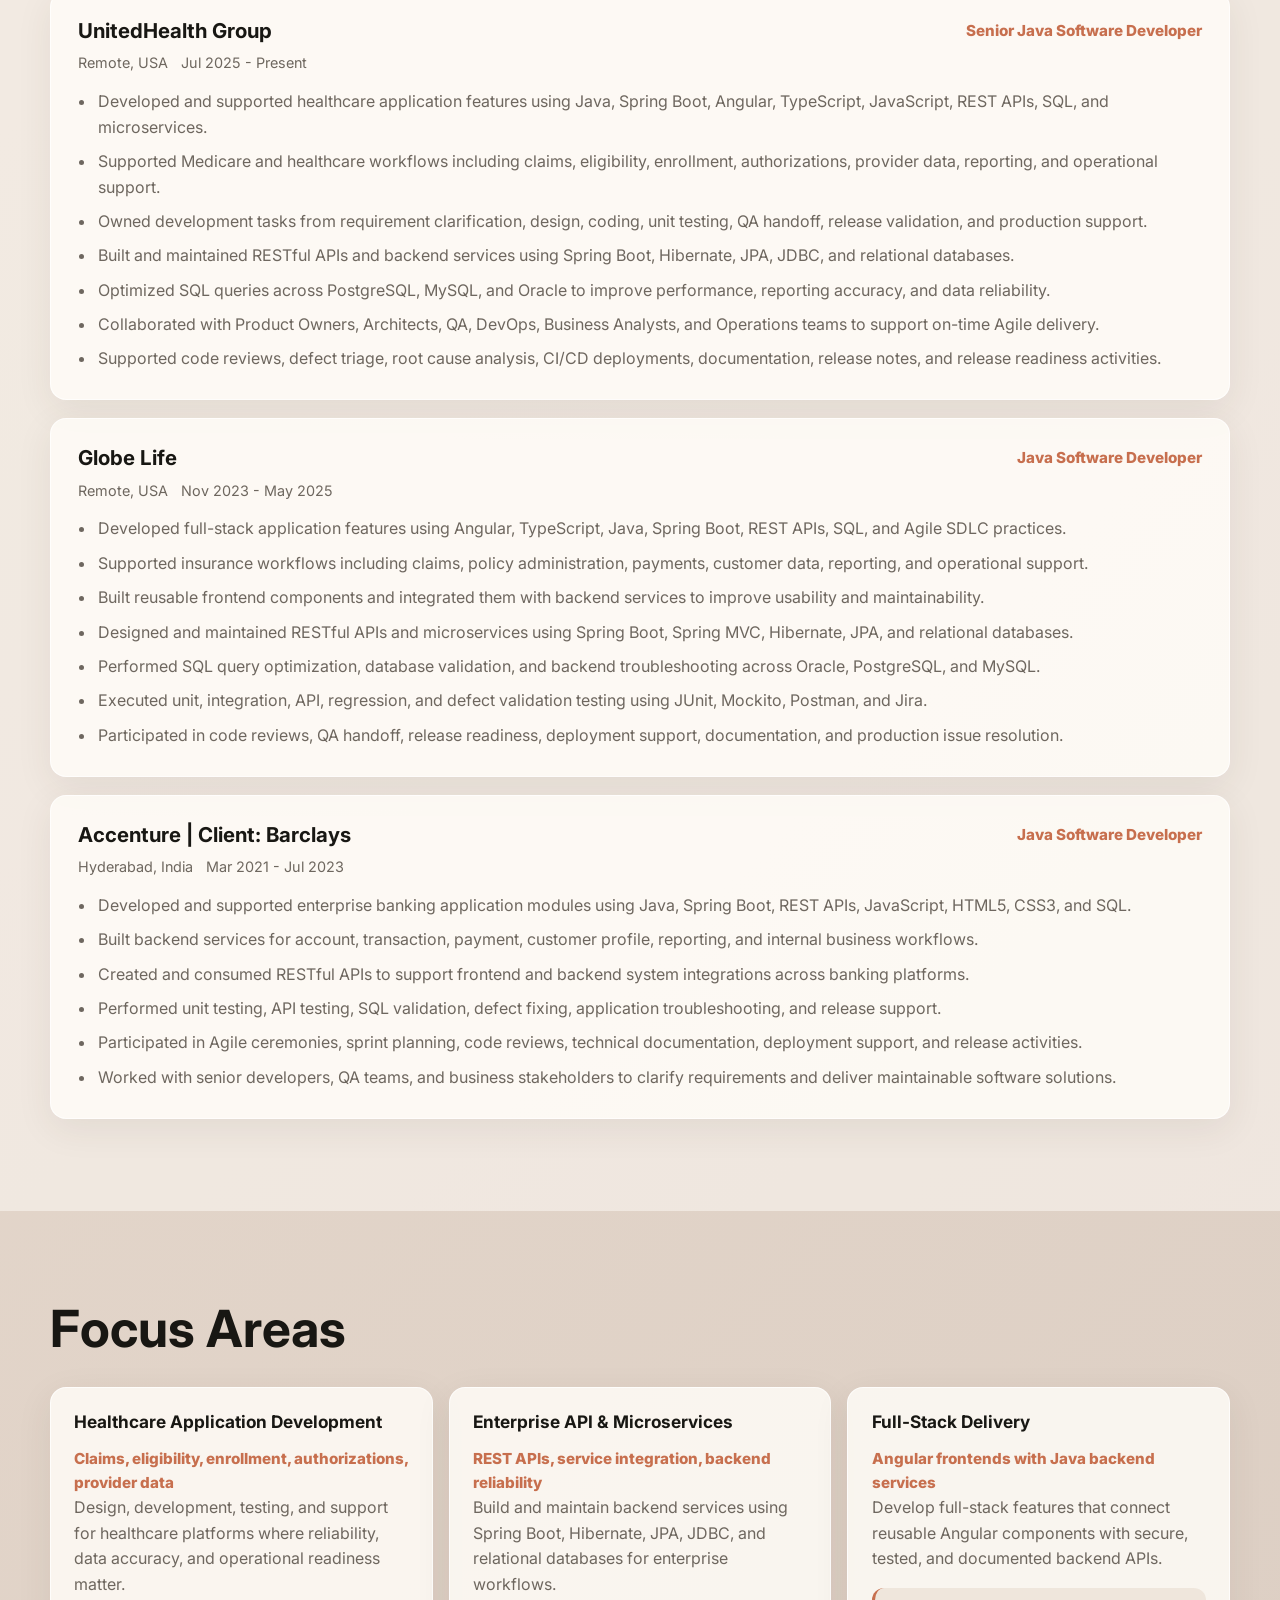
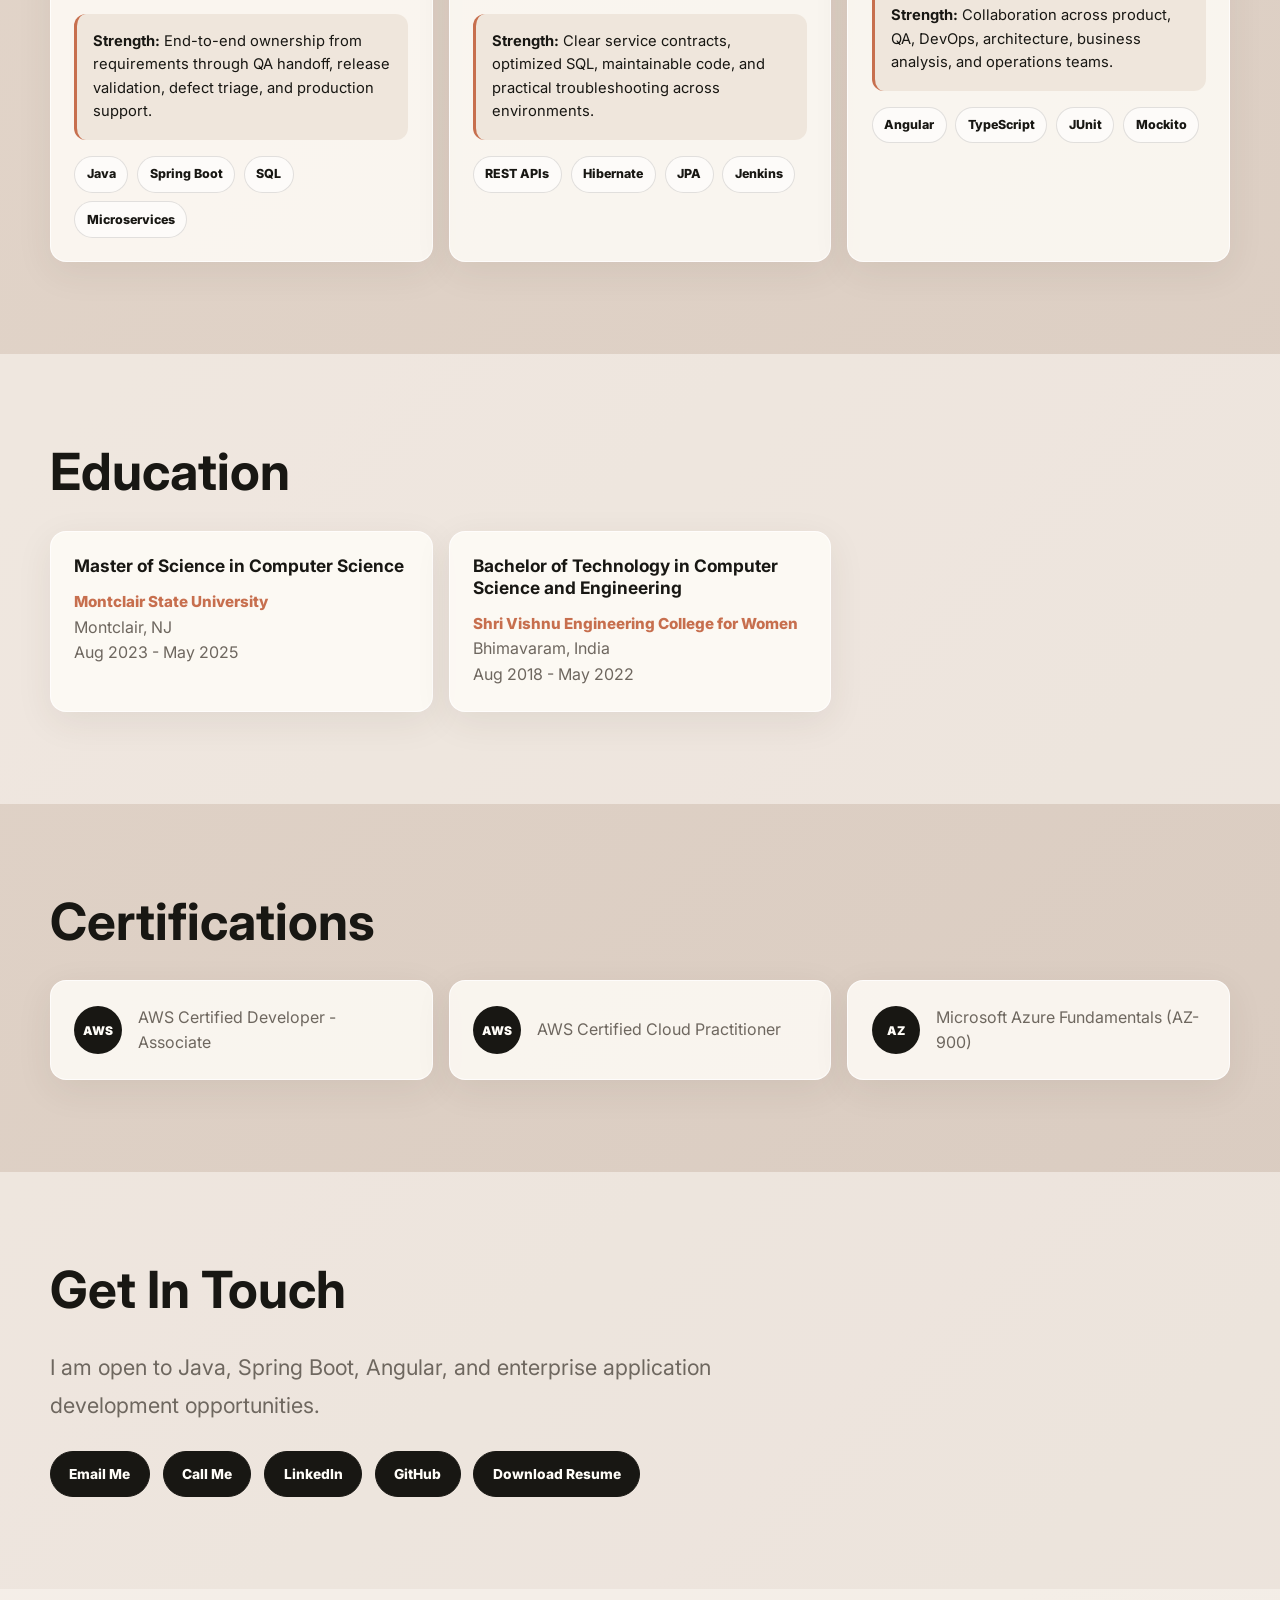
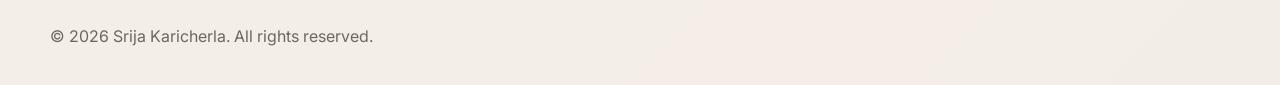
==== commit 61a6d592: "Update portfolio design" ====
--- a/index.html
+++ b/index.html
@@ -3,14 +3,13 @@
 <head>
     <meta charset="UTF-8">
     <meta name="viewport" content="width=device-width, initial-scale=1.0">
-    <title>Srija Karicherla | Data Analyst Portfolio</title>
+    <title>Srija Karicherla | Senior Java Software Developer</title>
     <link rel="stylesheet" href="styles.css">
     <link rel="preconnect" href="https://fonts.googleapis.com">
     <link rel="preconnect" href="https://fonts.gstatic.com" crossorigin>
     <link href="https://fonts.googleapis.com/css2?family=Inter:wght@300;400;500;600;700&display=swap" rel="stylesheet">
 </head>
 <body>
-    <!-- Navigation -->
     <nav class="navbar" id="navbar">
         <div class="nav-container">
             <div class="nav-logo">SK</div>
@@ -19,9 +18,8 @@
                 <li><a href="#about" class="nav-link">About</a></li>
                 <li><a href="#skills" class="nav-link">Skills</a></li>
                 <li><a href="#experience" class="nav-link">Experience</a></li>
-                <li><a href="#projects" class="nav-link">Projects</a></li>
                 <li><a href="#education" class="nav-link">Education</a></li>
-                <li><a href="#certifications" class="nav-link">Certifications</a></li>
+                <li><a href="#contact" class="nav-link">Contact</a></li>
             </ul>
             <div class="hamburger" id="hamburger">
                 <span></span>
@@ -31,129 +29,165 @@
         </div>
     </nav>
 
-    <!-- Hero Section -->
     <section id="home" class="hero">
         <div class="container">
-            <div class="hero-content">
-                <div class="hero-image-container">
+            <div class="hero-shell">
+                <div class="hero-browser">
+                    <div class="browser-nav">
+                        <div class="browser-links">
+                            <a href="#skills">Skills</a>
+                            <a href="#experience">Experience</a>
+                        </div>
+                        <div class="browser-brand">SK</div>
+                        <div class="browser-links">
+                            <a href="#about">About</a>
+                            <a href="#contact">Contact</a>
+                        </div>
+                    </div>
+                    <div class="hero-content">
+                        <p class="hero-kicker">Senior Java Software Developer</p>
+                        <h1 class="hero-name">Building reliable enterprise software with Java, Spring Boot, and Angular.</h1>
+                        <p class="hero-title">Srija Karicherla designs, develops, tests, releases, and supports full-stack applications across healthcare, insurance, and banking domains.</p>
+                        <div class="hero-buttons">
+                            <a href="#experience" class="btn btn-primary">Explore Experience</a>
+                            <a href="Srija_Karicherla_Resume.pdf" download="Srija_Karicherla_Resume.pdf" class="btn btn-secondary">Download Resume</a>
+                        </div>
+                    </div>
+                    <div class="hero-visuals" aria-label="Portfolio highlights">
+                        <div class="visual-panel panel-code">
+                            <span>Spring Boot</span>
+                            <strong>REST APIs</strong>
+                        </div>
+                        <div class="visual-panel panel-data">
+                            <span>SQL</span>
+                            <strong>Data reliability</strong>
+                        </div>
+                        <div class="visual-panel panel-delivery">
+                            <span>CI/CD</span>
+                            <strong>Release readiness</strong>
+                        </div>
+                    </div>
+                </div>
+                <aside class="profile-card" aria-label="Srija profile summary">
                     <img src="profile.jpg" alt="Srija Karicherla" class="hero-image">
-                </div>
-                <h1 class="hero-name">Srija Karicherla</h1>
-                <p class="hero-title">Data Analyst</p>
-                <p class="hero-location">New Jersey, USA</p>
-                <div class="hero-contact">
-                    <a href="tel:+17377078937" class="contact-link">
-                        <span>📞</span> +1 (737) 707-8937
-                    </a>
-                    <a href="mailto:karicherlasrija@gmail.com" class="contact-link">
-                        <span>✉️</span> karicherlasrija@gmail.com
-                    </a>
-                    <a href="https://www.linkedin.com/in/srija-karicherla-01a4681b2/" target="_blank" class="contact-link">
-                        <span>💼</span> LinkedIn
-                    </a>
-                    <a href="https://github.com/srijakaricherla" target="_blank" class="contact-link">
-                        <span>💻</span> GitHub
-                    </a>
-                </div>
-                <div class="hero-buttons">
-                    <a href="#projects" class="btn btn-primary">View My Work</a>
-                    <a href="Srija_Karicherla_Resume.pdf" download="Srija_Karicherla_Resume.pdf" class="btn btn-secondary">📄 Download Resume</a>
-                    <a href="#contact" class="btn btn-secondary">Get In Touch</a>
-                </div>
-            </div>
-        </div>
-    </section>
-
-    <!-- About Section -->
+                    <p class="profile-label">Available for Java developer roles</p>
+                    <h2>Srija Karicherla</h2>
+                    <p>Dallas, TX</p>
+                    <a href="mailto:karicherlasrija28@gmail.com">Get in touch</a>
+                </aside>
+                <div class="hero-stats" aria-label="Career summary">
+                    <div>
+                        <strong>5 yrs</strong>
+                        <span>Enterprise development</span>
+                    </div>
+                    <div>
+                        <strong>3</strong>
+                        <span>Industries served</span>
+                    </div>
+                    <div>
+                        <strong>Java</strong>
+                        <span>Spring Boot, APIs, SQL</span>
+                    </div>
+                </div>
+            </div>
+        </div>
+    </section>
+
     <section id="about" class="about">
         <div class="container">
             <h2 class="section-title">About Me</h2>
             <div class="about-content">
                 <p class="about-text">
-                    Analytical and detail-oriented Data Analyst with 4 years of experience designing scalable data solutions and transforming
-                    complex datasets into actionable insights. Skilled in building automated ETL pipelines, developing real-time dashboards, and
-                    optimizing CRM and cloud-based data systems. Proficient in Python, SQL, Tableau, Power BI, and Salesforce, with a proven
-                    ability to streamline data workflows and improve reporting efficiency. Adept at collaborating with cross-functional teams to
-                    ensure data accuracy, transparency, and measurable business impact.
+                    Senior Java Software Developer with around 5 years of experience designing, developing, testing, releasing, and supporting enterprise applications across healthcare, insurance, and banking domains. I build maintainable backend services, REST APIs, microservices, and full-stack features using Java, Spring Boot, Angular, TypeScript, SQL, and modern CI/CD practices. I am experienced in healthcare IT workflows including claims, eligibility, enrollment, authorizations, provider data, reporting, and operational support, and I work closely with product, architecture, QA, DevOps, business, and operations teams to deliver reliable software.
                 </p>
             </div>
         </div>
     </section>
 
-    <!-- Skills Section -->
     <section id="skills" class="skills">
         <div class="container">
             <h2 class="section-title">Skills</h2>
             <div class="skills-grid">
                 <div class="skill-category">
-                    <h3 class="skill-category-title">Programming & Scripting</h3>
-                    <div class="skill-tags">
+                    <h3 class="skill-category-title">Programming Languages</h3>
+                    <div class="skill-tags">
+                        <span class="skill-tag">Java 8/11/17</span>
+                        <span class="skill-tag">JavaScript</span>
+                        <span class="skill-tag">TypeScript</span>
+                        <span class="skill-tag">SQL</span>
                         <span class="skill-tag">Python</span>
-                        <span class="skill-tag">SQL</span>
-                        <span class="skill-tag">.NET</span>
-                        <span class="skill-tag">Apex</span>
-                        <span class="skill-tag">JIRA</span>
-                    </div>
-                </div>
-                <div class="skill-category">
-                    <h3 class="skill-category-title">Data Analysis & Visualization</h3>
-                    <div class="skill-tags">
-                        <span class="skill-tag">Pandas</span>
-                        <span class="skill-tag">NumPy</span>
-                        <span class="skill-tag">Matplotlib</span>
-                        <span class="skill-tag">Seaborn</span>
-                        <span class="skill-tag">Power BI (DAX)</span>
-                        <span class="skill-tag">Tableau</span>
-                        <span class="skill-tag">Excel</span>
-                    </div>
-                </div>
-                <div class="skill-category">
-                    <h3 class="skill-category-title">Databases & CRM Tools</h3>
-                    <div class="skill-tags">
-                        <span class="skill-tag">MS SQL Server</span>
+                    </div>
+                </div>
+                <div class="skill-category">
+                    <h3 class="skill-category-title">Backend Development</h3>
+                    <div class="skill-tags">
+                        <span class="skill-tag">Java/J2EE</span>
+                        <span class="skill-tag">Spring Boot</span>
+                        <span class="skill-tag">Spring MVC</span>
+                        <span class="skill-tag">Spring Security</span>
+                        <span class="skill-tag">RESTful APIs</span>
+                        <span class="skill-tag">Microservices</span>
+                        <span class="skill-tag">Hibernate</span>
+                        <span class="skill-tag">JPA</span>
+                        <span class="skill-tag">JDBC</span>
+                    </div>
+                </div>
+                <div class="skill-category">
+                    <h3 class="skill-category-title">Frontend Development</h3>
+                    <div class="skill-tags">
+                        <span class="skill-tag">Angular</span>
+                        <span class="skill-tag">Angular Material</span>
+                        <span class="skill-tag">RxJS</span>
+                        <span class="skill-tag">HTML5</span>
+                        <span class="skill-tag">CSS3</span>
+                        <span class="skill-tag">Bootstrap</span>
+                        <span class="skill-tag">REST API Integration</span>
+                        <span class="skill-tag">508 Compliance Awareness</span>
+                    </div>
+                </div>
+                <div class="skill-category">
+                    <h3 class="skill-category-title">Databases</h3>
+                    <div class="skill-tags">
+                        <span class="skill-tag">Oracle</span>
                         <span class="skill-tag">PostgreSQL</span>
                         <span class="skill-tag">MySQL</span>
-                        <span class="skill-tag">Redshift</span>
-                        <span class="skill-tag">Salesforce CRM</span>
-                        <span class="skill-tag">Salesforce Reports & Dashboards</span>
-                        <span class="skill-tag">Salesforce Flow</span>
-                    </div>
-                </div>
-                <div class="skill-category">
-                    <h3 class="skill-category-title">ETL & Automation</h3>
-                    <div class="skill-tags">
-                        <span class="skill-tag">Apache Airflow</span>
-                        <span class="skill-tag">Python Scripting</span>
-                        <span class="skill-tag">Salesforce Data Loader</span>
-                        <span class="skill-tag">AWS Glue</span>
-                        <span class="skill-tag">Data Profiling</span>
-                        <span class="skill-tag">Data Quality Validation</span>
-                        <span class="skill-tag">Reconciliation Rules</span>
-                    </div>
-                </div>
-                <div class="skill-category">
-                    <h3 class="skill-category-title">Machine Learning</h3>
-                    <div class="skill-tags">
-                        <span class="skill-tag">Scikit-learn</span>
-                        <span class="skill-tag">Regression</span>
-                        <span class="skill-tag">Classification</span>
-                        <span class="skill-tag">Clustering</span>
-                        <span class="skill-tag">Gradient Boosting</span>
-                        <span class="skill-tag">Model Evaluation (ROC, F1-score)</span>
-                    </div>
-                </div>
-                <div class="skill-category">
-                    <h3 class="skill-category-title">Cloud & Platforms</h3>
-                    <div class="skill-tags">
-                        <span class="skill-tag">AWS (S3, Glue, Lambda, Redshift)</span>
-                        <span class="skill-tag">Google Cloud Platform (BigQuery, Cloud Storage)</span>
-                    </div>
-                </div>
-            </div>
-        </div>
-    </section>
-
-    <!-- Experience Section -->
+                        <span class="skill-tag">MongoDB Exposure</span>
+                        <span class="skill-tag">SQL Query Optimization</span>
+                        <span class="skill-tag">Data Validation</span>
+                    </div>
+                </div>
+                <div class="skill-category">
+                    <h3 class="skill-category-title">Testing & Quality</h3>
+                    <div class="skill-tags">
+                        <span class="skill-tag">JUnit</span>
+                        <span class="skill-tag">Mockito</span>
+                        <span class="skill-tag">Postman</span>
+                        <span class="skill-tag">Unit Testing</span>
+                        <span class="skill-tag">Integration Testing</span>
+                        <span class="skill-tag">Regression Testing</span>
+                        <span class="skill-tag">API Testing</span>
+                        <span class="skill-tag">Defect Validation</span>
+                    </div>
+                </div>
+                <div class="skill-category">
+                    <h3 class="skill-category-title">DevOps & Delivery</h3>
+                    <div class="skill-tags">
+                        <span class="skill-tag">Git</span>
+                        <span class="skill-tag">GitHub</span>
+                        <span class="skill-tag">Maven</span>
+                        <span class="skill-tag">Jenkins</span>
+                        <span class="skill-tag">Docker</span>
+                        <span class="skill-tag">CI/CD Pipelines</span>
+                        <span class="skill-tag">Jira</span>
+                        <span class="skill-tag">Confluence</span>
+                        <span class="skill-tag">Agile/Scrum</span>
+                        <span class="skill-tag">Production Support</span>
+                    </div>
+                </div>
+            </div>
+        </div>
+    </section>
+
     <section id="experience" class="experience">
         <div class="container">
             <h2 class="section-title">Professional Experience</h2>
@@ -162,23 +196,21 @@
                     <div class="timeline-marker"></div>
                     <div class="timeline-content">
                         <div class="timeline-header">
-                            <h3 class="timeline-company">Optum (UnitedHealth Group)</h3>
-                            <span class="timeline-role">Data Analyst</span>
+                            <h3 class="timeline-company">UnitedHealth Group</h3>
+                            <span class="timeline-role">Senior Java Software Developer</span>
                         </div>
                         <div class="timeline-meta">
-                            <span class="timeline-location">Remote</span>
-                            <span class="timeline-date">Jul 2025 – Present</span>
+                            <span class="timeline-location">Remote, USA</span>
+                            <span class="timeline-date">Jul 2025 - Present</span>
                         </div>
                         <ul class="timeline-duties">
-                            <li>Led the development of automated ETL pipelines using Python, SQL, and Apache Airflow to integrate claims, provider, and encounter data into Optum's AWS analytics environment, reducing manual processing time by 40%.</li>
-                            <li>Designed scalable dimensional data models (fact tables, dimension tables, SCDs) aligned with Optum's enterprise data standards, improving reporting accuracy and data consistency across 12+ clinical workflows.</li>
-                            <li>Analyzed large healthcare datasets (EHR, claims, eligibility, utilization) using advanced SQL, identifying anomalies and data quality gaps; improved data reliability by 30% through systematic validation and reconciliation rules.</li>
-                            <li>Developed interactive Power BI and Tableau dashboards using DAX and complex SQL logic to track population health metrics, provider performance, and clinical KPIs, accelerating decision-making across clinical and operational teams.</li>
-                            <li>Collaborated with cross-functional stakeholders (clinical, actuarial, operations) to translate business requirements into clear data specifications, ensuring analytics outputs aligned with regulatory reporting and value-based care goals.</li>
-                            <li>Migrated legacy SQL workloads to AWS using S3, Glue, Lambda, and Redshift, reducing pipeline failures by 50% and improving query performance for enterprise dashboards.</li>
-                            <li>Implemented data profiling, lineage documentation, and quality checks across staging and warehouse layers, enabling auditors and compliance teams to meet HIPAA and CMS reporting standards.</li>
-                            <li>Optimized complex SQL transformations using window functions, CTEs, and performance tuning, cutting query execution times by up to 60% for high-volume claims datasets.</li>
-                            <li>Partnered with engineering teams to build reproducible, cloud-based data pipelines using AWS and GCP, supporting predictive analytics and machine-learning initiatives for care management programs.</li>
+                            <li>Developed and supported healthcare application features using Java, Spring Boot, Angular, TypeScript, JavaScript, REST APIs, SQL, and microservices.</li>
+                            <li>Supported Medicare and healthcare workflows including claims, eligibility, enrollment, authorizations, provider data, reporting, and operational support.</li>
+                            <li>Owned development tasks from requirement clarification, design, coding, unit testing, QA handoff, release validation, and production support.</li>
+                            <li>Built and maintained RESTful APIs and backend services using Spring Boot, Hibernate, JPA, JDBC, and relational databases.</li>
+                            <li>Optimized SQL queries across PostgreSQL, MySQL, and Oracle to improve performance, reporting accuracy, and data reliability.</li>
+                            <li>Collaborated with Product Owners, Architects, QA, DevOps, Business Analysts, and Operations teams to support on-time Agile delivery.</li>
+                            <li>Supported code reviews, defect triage, root cause analysis, CI/CD deployments, documentation, release notes, and release readiness activities.</li>
                         </ul>
                     </div>
                 </div>
@@ -186,22 +218,21 @@
                     <div class="timeline-marker"></div>
                     <div class="timeline-content">
                         <div class="timeline-header">
-                            <h3 class="timeline-company">Montclair State University</h3>
-                            <span class="timeline-role">Research Assistant</span>
+                            <h3 class="timeline-company">Globe Life</h3>
+                            <span class="timeline-role">Java Software Developer</span>
                         </div>
                         <div class="timeline-meta">
-                            <span class="timeline-location">Montclair, NJ</span>
-                            <span class="timeline-date">Jan 2024 – May 2025</span>
+                            <span class="timeline-location">Remote, USA</span>
+                            <span class="timeline-date">Nov 2023 - May 2025</span>
                         </div>
                         <ul class="timeline-duties">
-                            <li>Spearheaded AI-driven data analysis at the Collaborative Robotics and Smart Systems Lab (CRoSS), focusing on improving algorithmic transparency and human-robot interaction in educational settings.</li>
-                            <li>Analyzed and translated research and institutional needs into long-term data models and reporting structures, supporting AI-driven learning systems.</li>
-                            <li>Evaluated existing data collection systems and collaborated with the development team to design conceptual and logical data models, improving data flows for AI experiments.</li>
-                            <li>Designed and maintained Power BI dashboards with advanced DAX, aligning visual reporting with optimized backend data models.</li>
-                            <li>Built automated ETL pipelines using Apache Airflow and Python, ensuring reproducibility and consistency across multiple research projects.</li>
-                            <li>Enhanced metadata models by documenting research datasets, maintaining logical and physical data models to support transparency in human-robot interaction studies.</li>
-                            <li>Conducted variance and discrepancy analysis across datasets, improving accuracy and efficiency of algorithmic outputs.</li>
-                            <li>Partnered with faculty and PhD researchers to apply cloud technologies (AWS, GCP) and structured data pipelines for scalable research outcomes.</li>
+                            <li>Developed full-stack application features using Angular, TypeScript, Java, Spring Boot, REST APIs, SQL, and Agile SDLC practices.</li>
+                            <li>Supported insurance workflows including claims, policy administration, payments, customer data, reporting, and operational support.</li>
+                            <li>Built reusable frontend components and integrated them with backend services to improve usability and maintainability.</li>
+                            <li>Designed and maintained RESTful APIs and microservices using Spring Boot, Spring MVC, Hibernate, JPA, and relational databases.</li>
+                            <li>Performed SQL query optimization, database validation, and backend troubleshooting across Oracle, PostgreSQL, and MySQL.</li>
+                            <li>Executed unit, integration, API, regression, and defect validation testing using JUnit, Mockito, Postman, and Jira.</li>
+                            <li>Participated in code reviews, QA handoff, release readiness, deployment support, documentation, and production issue resolution.</li>
                         </ul>
                     </div>
                 </div>
@@ -209,22 +240,20 @@
                     <div class="timeline-marker"></div>
                     <div class="timeline-content">
                         <div class="timeline-header">
-                            <h3 class="timeline-company">Accenture</h3>
-                            <span class="timeline-role">Advanced App Engineering Associate</span>
+                            <h3 class="timeline-company">Accenture | Client: Barclays</h3>
+                            <span class="timeline-role">Java Software Developer</span>
                         </div>
                         <div class="timeline-meta">
                             <span class="timeline-location">Hyderabad, India</span>
-                            <span class="timeline-date">Jan 2022 – Aug 2023</span>
+                            <span class="timeline-date">Mar 2021 - Jul 2023</span>
                         </div>
                         <ul class="timeline-duties">
-                            <li>Optimized Salesforce data flows for Kimberly-Clark's ANZ operations, delivering real-time dashboards to support faster, data-driven decision-making by business stakeholders, providing visibility into sales pipeline, service performance, and customer engagement KPIs.</li>
-                            <li>Evaluated existing CRM and reporting systems, identifying gaps and redesigning data flows to enhance system performance.</li>
-                            <li>Built and optimized ETL pipelines using Salesforce Data Loader and Python, ensuring accurate cross-platform integration with backend systems.</li>
-                            <li>Developed and enforced best practices for Salesforce data coding and process automation using Flows and validation rules, reducing inconsistencies and improving adoption.</li>
-                            <li>Reviewed and optimized system modifications for cross-compatibility, ensuring smooth integration across global teams.</li>
-                            <li>Designed and implemented data strategies to support long-term CRM scalability, maintaining logical and physical models with accurate metadata.</li>
-                            <li>Conducted variance analysis to detect discrepancies in operational data, reducing reporting inefficiencies and increasing accuracy by 25%.</li>
-                            <li>Collaborated in Agile sprints, proposing strategic solutions to data-related integration challenges while aligning with Data Vault–style architecture principles for sustainability.</li>
+                            <li>Developed and supported enterprise banking application modules using Java, Spring Boot, REST APIs, JavaScript, HTML5, CSS3, and SQL.</li>
+                            <li>Built backend services for account, transaction, payment, customer profile, reporting, and internal business workflows.</li>
+                            <li>Created and consumed RESTful APIs to support frontend and backend system integrations across banking platforms.</li>
+                            <li>Performed unit testing, API testing, SQL validation, defect fixing, application troubleshooting, and release support.</li>
+                            <li>Participated in Agile ceremonies, sprint planning, code reviews, technical documentation, deployment support, and release activities.</li>
+                            <li>Worked with senior developers, QA teams, and business stakeholders to clarify requirements and deliver maintainable software solutions.</li>
                         </ul>
                     </div>
                 </div>
@@ -232,140 +261,134 @@
         </div>
     </section>
 
-    <!-- Projects Section -->
     <section id="projects" class="projects">
         <div class="container">
-            <h2 class="section-title">Projects</h2>
+            <h2 class="section-title">Focus Areas</h2>
             <div class="projects-grid">
                 <div class="project-card">
-                    <h3 class="project-title">Credit Card Fraud Detection</h3>
-                    <p class="project-subtitle">Kaggle Dataset</p>
+                    <h3 class="project-title">Healthcare Application Development</h3>
+                    <p class="project-subtitle">Claims, eligibility, enrollment, authorizations, provider data</p>
                     <p class="project-description">
-                        Developed and evaluated fraud detection models on 1.3M+ financial transactions using Python, Scikit-learn, and Gradient Boosting.
+                        Design, development, testing, and support for healthcare platforms where reliability, data accuracy, and operational readiness matter.
                     </p>
                     <div class="project-highlight">
-                        <strong>Achievement:</strong> Achieved 99.8% accuracy and an F1-score of 0.85, identifying Gradient Boosting as the most effective approach for real-world fraud detection use cases.
+                        <strong>Strength:</strong> End-to-end ownership from requirements through QA handoff, release validation, defect triage, and production support.
                     </div>
                     <div class="project-tags">
-                        <span class="project-tag">Python</span>
-                        <span class="project-tag">Scikit-learn</span>
-                        <span class="project-tag">Machine Learning</span>
-                    </div>
-                    <a href="https://github.com/srijakaricherla/Credit-Card-Fraud-Detection" target="_blank" class="project-link">
-                        <span>🔗</span> GitHub
-                    </a>
+                        <span class="project-tag">Java</span>
+                        <span class="project-tag">Spring Boot</span>
+                        <span class="project-tag">SQL</span>
+                        <span class="project-tag">Microservices</span>
+                    </div>
                 </div>
                 <div class="project-card">
-                    <h3 class="project-title">Fitbit Health Tracker Data Analysis</h3>
-                    <p class="project-subtitle">Personal Project</p>
+                    <h3 class="project-title">Enterprise API & Microservices</h3>
+                    <p class="project-subtitle">REST APIs, service integration, backend reliability</p>
                     <p class="project-description">
-                        Analyzed activity, sleep, and heart rate data from 33 users across a 30-day period using Pandas and Seaborn.
+                        Build and maintain backend services using Spring Boot, Hibernate, JPA, JDBC, and relational databases for enterprise workflows.
                     </p>
                     <div class="project-highlight">
-                        <strong>Outcome:</strong> Identified health and behavior patterns, clustering users based on activity intensity and lifestyle factors.
+                        <strong>Strength:</strong> Clear service contracts, optimized SQL, maintainable code, and practical troubleshooting across environments.
                     </div>
                     <div class="project-tags">
-                        <span class="project-tag">Pandas</span>
-                        <span class="project-tag">Seaborn</span>
-                        <span class="project-tag">Data Analysis</span>
-                    </div>
-                    <a href="https://github.com/srijakaricherla/Fitbit-Health-Tracker-Data-Analysis" target="_blank" class="project-link">
-                        <span>🔗</span> GitHub
-                    </a>
-                </div>
-            </div>
-        </div>
-    </section>
-
-    <!-- Education Section -->
+                        <span class="project-tag">REST APIs</span>
+                        <span class="project-tag">Hibernate</span>
+                        <span class="project-tag">JPA</span>
+                        <span class="project-tag">Jenkins</span>
+                    </div>
+                </div>
+                <div class="project-card">
+                    <h3 class="project-title">Full-Stack Delivery</h3>
+                    <p class="project-subtitle">Angular frontends with Java backend services</p>
+                    <p class="project-description">
+                        Develop full-stack features that connect reusable Angular components with secure, tested, and documented backend APIs.
+                    </p>
+                    <div class="project-highlight">
+                        <strong>Strength:</strong> Collaboration across product, QA, DevOps, architecture, business analysis, and operations teams.
+                    </div>
+                    <div class="project-tags">
+                        <span class="project-tag">Angular</span>
+                        <span class="project-tag">TypeScript</span>
+                        <span class="project-tag">JUnit</span>
+                        <span class="project-tag">Mockito</span>
+                    </div>
+                </div>
+            </div>
+        </div>
+    </section>
+
     <section id="education" class="education">
         <div class="container">
             <h2 class="section-title">Education</h2>
             <div class="education-grid">
                 <div class="education-card">
-                    <h3 class="education-degree">M.S. Computer Science</h3>
+                    <h3 class="education-degree">Master of Science in Computer Science</h3>
                     <p class="education-school">Montclair State University</p>
                     <p class="education-location">Montclair, NJ</p>
                     <p class="education-date">Aug 2023 - May 2025</p>
                 </div>
                 <div class="education-card">
-                    <h3 class="education-degree">B.Tech. Electronics and Communication Engineering</h3>
+                    <h3 class="education-degree">Bachelor of Technology in Computer Science and Engineering</h3>
                     <p class="education-school">Shri Vishnu Engineering College for Women</p>
                     <p class="education-location">Bhimavaram, India</p>
-                    <p class="education-date">July 2018 - May 2022</p>
-                </div>
-            </div>
-        </div>
-    </section>
-
-    <!-- Certifications Section -->
+                    <p class="education-date">Aug 2018 - May 2022</p>
+                </div>
+            </div>
+        </div>
+    </section>
+
     <section id="certifications" class="certifications">
         <div class="container">
             <h2 class="section-title">Certifications</h2>
             <div class="certifications-grid">
                 <div class="certification-item">
-                    <span class="cert-icon">🏆</span>
-                    <span class="cert-name">AWS Certified Data Engineer – Associate</span>
+                    <span class="cert-icon">AWS</span>
+                    <span class="cert-name">AWS Certified Developer - Associate</span>
                 </div>
                 <div class="certification-item">
-                    <span class="cert-icon">🏆</span>
-                    <span class="cert-name">Google Data Analytics Professional Certificate</span>
+                    <span class="cert-icon">AWS</span>
+                    <span class="cert-name">AWS Certified Cloud Practitioner</span>
                 </div>
                 <div class="certification-item">
-                    <span class="cert-icon">🏆</span>
-                    <span class="cert-name">Salesforce Certified AI Associate</span>
-                </div>
-                <div class="certification-item">
-                    <span class="cert-icon">🏆</span>
-                    <span class="cert-name">IBM (via edX): SQL for Data Science</span>
-                </div>
-                <div class="certification-item">
-                    <span class="cert-icon">🏆</span>
-                    <span class="cert-name">IBM (via edX): Analyzing Data with Python</span>
-                </div>
-                <div class="certification-item">
-                    <span class="cert-icon">🏆</span>
-                    <span class="cert-name">Tableau Desktop Specialist</span>
-                </div>
-            </div>
-        </div>
-    </section>
-
-    <!-- Contact Section -->
+                    <span class="cert-icon">AZ</span>
+                    <span class="cert-name">Microsoft Azure Fundamentals (AZ-900)</span>
+                </div>
+            </div>
+        </div>
+    </section>
+
     <section id="contact" class="contact">
         <div class="container">
             <h2 class="section-title">Get In Touch</h2>
             <div class="contact-content">
-                <p class="contact-text">I'm always open to discussing new opportunities and interesting projects.</p>
+                <p class="contact-text">I am open to Java, Spring Boot, Angular, and enterprise application development opportunities.</p>
                 <div class="contact-links">
-                    <a href="mailto:karicherlasrija@gmail.com" class="contact-button">
-                        <span>✉️</span> Email Me
+                    <a href="mailto:karicherlasrija28@gmail.com" class="contact-button">
+                        Email Me
                     </a>
                     <a href="tel:+17377078937" class="contact-button">
-                        <span>📞</span> Call Me
+                        Call Me
                     </a>
                     <a href="https://www.linkedin.com/in/srija-karicherla-01a4681b2/" target="_blank" class="contact-button">
-                        <span>💼</span> LinkedIn
+                        LinkedIn
                     </a>
                     <a href="https://github.com/srijakaricherla" target="_blank" class="contact-button">
-                        <span>💻</span> GitHub
+                        GitHub
                     </a>
                     <a href="Srija_Karicherla_Resume.pdf" download="Srija_Karicherla_Resume.pdf" class="contact-button">
-                        <span>📄</span> Download Resume
-                    </a>
-                </div>
-            </div>
-        </div>
-    </section>
-
-    <!-- Footer -->
+                        Download Resume
+                    </a>
+                </div>
+            </div>
+        </div>
+    </section>
+
     <footer class="footer">
         <div class="container">
-            <p>&copy; 2025 Srija Karicherla. All rights reserved.</p>
+            <p>&copy; 2026 Srija Karicherla. All rights reserved.</p>
         </div>
     </footer>
 
     <script src="script.js"></script>
 </body>
 </html>
-
--- a/styles.css
+++ b/styles.css
@@ -1,4 +1,3 @@
-/* Reset and Base Styles */
 * {
     margin: 0;
     padding: 0;
@@ -6,19 +5,20 @@
 }
 
 :root {
-    --primary-color: #BCCCDC;
-    --primary-dark: #9AA6B2;
-    --secondary-color: #9AA6B2;
-    --text-dark: #1e293b;
-    --text-light: #9AA6B2;
-    --bg-light: #F8FAFC;
-    --bg-white: #ffffff;
-    --bg-accent: #D9EAFD;
-    --border-color: #BCCCDC;
-    --shadow-sm: 0 1px 2px 0 rgba(0, 0, 0, 0.05);
-    --shadow-md: 0 4px 6px -1px rgba(0, 0, 0, 0.1);
-    --shadow-lg: 0 10px 15px -3px rgba(0, 0, 0, 0.1);
-    --transition: all 0.3s ease;
+    --ink: #181713;
+    --muted: #6e675f;
+    --paper: #fffdf8;
+    --soft-paper: #f8f1e8;
+    --sand: #e8dace;
+    --clay: #c76f4e;
+    --primary-color: #c76f4e;
+    --sage: #496d5f;
+    --sky: #b9dbe8;
+    --rose: #e7afa0;
+    --line: rgba(24, 23, 19, 0.12);
+    --shadow: 0 28px 90px rgba(70, 52, 35, 0.18);
+    --small-shadow: 0 16px 45px rgba(70, 52, 35, 0.12);
+    --transition: all 0.25s ease;
 }
 
 html {
@@ -27,665 +27,584 @@
 
 body {
     font-family: 'Inter', -apple-system, BlinkMacSystemFont, 'Segoe UI', sans-serif;
+    color: var(--ink);
+    background:
+        radial-gradient(circle at 16% 10%, rgba(255, 255, 255, 0.95), transparent 22rem),
+        linear-gradient(135deg, #eee1d5 0%, #d9cbc0 100%);
     line-height: 1.6;
-    color: var(--text-dark);
-    background-color: var(--bg-white);
     font-size: 16px;
 }
 
+a {
+    color: inherit;
+}
+
 .container {
-    max-width: 1200px;
+    width: min(1180px, calc(100% - 40px));
     margin: 0 auto;
-    padding: 0 20px;
-}
-
-/* Navigation */
+}
+
 .navbar {
     position: fixed;
-    top: 0;
+    top: 20px;
+    left: 0;
     width: 100%;
-    background-color: rgba(255, 255, 255, 0.95);
-    backdrop-filter: blur(10px);
-    box-shadow: var(--shadow-sm);
     z-index: 1000;
-    transition: var(--transition);
+    pointer-events: none;
 }
 
 .nav-container {
-    max-width: 1200px;
+    width: min(1040px, calc(100% - 40px));
     margin: 0 auto;
-    padding: 1rem 20px;
-    display: flex;
+    padding: 0.85rem 1rem;
+    display: flex;
+    align-items: center;
     justify-content: space-between;
+    background: rgba(255, 253, 248, 0.78);
+    border: 1px solid rgba(255, 255, 255, 0.75);
+    border-radius: 999px;
+    box-shadow: 0 16px 40px rgba(70, 52, 35, 0.12);
+    backdrop-filter: blur(16px);
+    pointer-events: auto;
+}
+
+.nav-logo,
+.browser-brand {
+    width: 42px;
+    height: 42px;
+    display: grid;
+    place-items: center;
+    border: 1px solid var(--line);
+    border-radius: 50%;
+    font-size: 0.8rem;
+    font-weight: 800;
+    letter-spacing: 0.08em;
+    background: var(--paper);
+}
+
+.nav-menu,
+.browser-links {
+    display: flex;
     align-items: center;
-}
-
-.nav-logo {
-    font-size: 1.5rem;
+    gap: 1.45rem;
+    list-style: none;
+}
+
+.nav-link,
+.browser-links a {
+    text-decoration: none;
+    color: var(--ink);
+    font-size: 0.84rem;
     font-weight: 700;
-    color: var(--primary-color);
-    letter-spacing: 1px;
-}
-
-.nav-menu {
-    display: flex;
-    list-style: none;
-    gap: 2rem;
 }
 
 .nav-link {
-    text-decoration: none;
-    color: var(--text-dark);
-    font-weight: 500;
-    transition: var(--transition);
-    position: relative;
-}
-
-.nav-link:hover {
-    color: var(--primary-color);
-}
-
-.nav-link::after {
-    content: '';
-    position: absolute;
-    bottom: -5px;
-    left: 0;
-    width: 0;
-    height: 2px;
-    background-color: var(--primary-color);
-    transition: var(--transition);
-}
-
-.nav-link:hover::after {
-    width: 100%;
+    opacity: 0.76;
+}
+
+.nav-link:hover,
+.nav-link.active,
+.browser-links a:hover {
+    color: var(--clay);
+    opacity: 1;
 }
 
 .hamburger {
     display: none;
-    flex-direction: column;
-    cursor: pointer;
-    gap: 4px;
-}
-
-.hamburger span {
-    width: 25px;
-    height: 3px;
-    background-color: var(--text-dark);
-    transition: var(--transition);
-}
-
-/* Hero Section */
-.hero {
-    min-height: 100vh;
-    display: flex;
+    width: 42px;
+    height: 42px;
     align-items: center;
     justify-content: center;
-    background: linear-gradient(135deg, #D9EAFD 0%, #BCCCDC 50%, #9AA6B2 100%);
-    color: var(--text-dark);
+    flex-direction: column;
+    gap: 5px;
+    border: 1px solid var(--line);
+    border-radius: 50%;
+    background: var(--paper);
+    cursor: pointer;
+}
+
+.hamburger span {
+    width: 18px;
+    height: 2px;
+    background: var(--ink);
+    transition: var(--transition);
+}
+
+.hero {
+    min-height: auto;
+    padding: 138px 0 76px;
+    display: flex;
+    align-items: flex-start;
+}
+
+.hero-shell {
+    position: relative;
+    display: grid;
+    gap: 20px;
+    padding-bottom: 0;
+}
+
+.hero-browser {
+    position: relative;
+    min-height: auto;
+    overflow: hidden;
+    padding: 36px 46px 48px;
+    border: 1px solid rgba(255, 255, 255, 0.85);
+    border-radius: 22px;
+    background: rgba(255, 253, 248, 0.92);
+    box-shadow: var(--shadow);
+}
+
+.browser-nav {
+    display: grid;
+    grid-template-columns: 1fr auto 1fr;
+    align-items: center;
+    gap: 1rem;
+}
+
+.browser-nav .browser-links:last-child {
+    justify-content: flex-end;
+}
+
+.hero-content {
+    width: min(760px, 100%);
+    margin: 48px auto 0;
     text-align: center;
-    padding-top: 80px;
-}
-
-.hero-content {
-    max-width: 800px;
-}
-
-.hero-image-container {
-    margin-bottom: 2rem;
-    animation: fadeInUp 0.8s ease;
+}
+
+.hero-kicker {
+    display: inline-flex;
+    margin-bottom: 1.15rem;
+    padding: 0.42rem 0.8rem;
+    border: 1px solid var(--line);
+    border-radius: 999px;
+    color: var(--sage);
+    background: #eff5ee;
+    font-size: 0.78rem;
+    font-weight: 800;
+    letter-spacing: 0.08em;
+    text-transform: uppercase;
+}
+
+.hero-name {
+    max-width: 820px;
+    margin: 0 auto 1.1rem;
+    font-size: clamp(2.55rem, 5vw, 4.8rem);
+    line-height: 1.02;
+    font-weight: 800;
+    letter-spacing: 0;
+}
+
+.hero-title {
+    max-width: 690px;
+    margin: 0 auto 2rem;
+    color: var(--muted);
+    font-size: clamp(1rem, 1.5vw, 1.18rem);
+}
+
+.hero-buttons {
+    display: flex;
+    justify-content: center;
+    gap: 0.8rem;
+    flex-wrap: wrap;
+}
+
+.btn,
+.profile-card a,
+.contact-button {
+    display: inline-flex;
+    align-items: center;
+    justify-content: center;
+    min-height: 46px;
+    padding: 0 1.15rem;
+    border-radius: 999px;
+    text-decoration: none;
+    font-size: 0.86rem;
+    font-weight: 800;
+    transition: var(--transition);
+}
+
+.btn-primary,
+.profile-card a,
+.contact-button {
+    border: 1px solid var(--ink);
+    color: var(--paper);
+    background: var(--ink);
+}
+
+.btn-secondary {
+    border: 1px solid var(--line);
+    color: var(--ink);
+    background: var(--paper);
+}
+
+.btn:hover,
+.profile-card a:hover,
+.contact-button:hover {
+    transform: translateY(-2px);
+    box-shadow: var(--small-shadow);
+}
+
+.hero-visuals {
+    display: grid;
+    grid-template-columns: repeat(3, 1fr);
+    gap: 12px;
+    width: min(960px, 100%);
+    margin: 46px auto 0;
+}
+
+.visual-panel {
+    min-height: 185px;
+    padding: 24px;
+    display: flex;
+    justify-content: space-between;
+    flex-direction: column;
+    overflow: hidden;
+    border-radius: 4px;
+    color: var(--paper);
+}
+
+.visual-panel span {
+    font-size: 0.78rem;
+    font-weight: 800;
+    letter-spacing: 0.08em;
+    text-transform: uppercase;
+    opacity: 0.82;
+}
+
+.visual-panel strong {
+    max-width: 200px;
+    font-size: clamp(1.35rem, 2.5vw, 2.4rem);
+    line-height: 1;
+}
+
+.panel-code {
+    background:
+        linear-gradient(135deg, rgba(255, 255, 255, 0.28), transparent 45%),
+        linear-gradient(160deg, #263d36, #5d8b73);
+}
+
+.panel-data {
+    color: var(--ink);
+    background:
+        repeating-linear-gradient(135deg, rgba(255, 255, 255, 0.26) 0 12px, transparent 12px 25px),
+        linear-gradient(160deg, #eeb6a4, #f2d2b5);
+}
+
+.panel-delivery {
+    background:
+        linear-gradient(135deg, transparent 0 48%, rgba(255, 255, 255, 0.46) 48% 54%, transparent 54%),
+        linear-gradient(160deg, #25465e, #8cc6d8);
+}
+
+.profile-card {
+    position: relative;
+    left: auto;
+    bottom: auto;
+    width: min(300px, 100%);
+    margin: 0 auto;
+    padding: 18px;
+    text-align: center;
+    transform: none;
+    border: 1px solid rgba(255, 255, 255, 0.95);
+    border-radius: 16px;
+    background: rgba(255, 253, 248, 0.96);
+    box-shadow: var(--small-shadow);
 }
 
 .hero-image {
-    width: 200px;
-    height: 200px;
-    border-radius: 50%;
+    width: 100%;
+    aspect-ratio: 1 / 1.05;
     object-fit: cover;
-    border: 5px solid var(--bg-accent);
-    box-shadow: 0 10px 30px rgba(154, 166, 178, 0.3);
+    border-radius: 12px;
+    margin-bottom: 1rem;
+}
+
+.profile-label {
+    color: var(--sage);
+    font-size: 0.68rem;
+    font-weight: 800;
+    letter-spacing: 0.08em;
+    text-transform: uppercase;
+}
+
+.profile-card h2 {
+    margin-top: 0.35rem;
+    font-size: 1.25rem;
+    line-height: 1.15;
+}
+
+.profile-card p:not(.profile-label) {
+    color: var(--muted);
+    margin: 0.25rem 0 1rem;
+    font-size: 0.92rem;
+}
+
+.hero-stats {
+    position: relative;
+    left: auto;
+    bottom: auto;
+    display: grid;
+    grid-template-columns: repeat(3, minmax(120px, 1fr));
+    gap: 10px;
+    width: min(520px, 100%);
+    margin: 0 auto;
+}
+
+.hero-stats div {
+    padding: 14px;
+    border: 1px solid rgba(255, 255, 255, 0.85);
+    border-radius: 14px;
+    background: rgba(255, 253, 248, 0.78);
+    backdrop-filter: blur(10px);
+}
+
+.hero-stats strong,
+.hero-stats span {
+    display: block;
+}
+
+.hero-stats strong {
+    font-size: 1.25rem;
+}
+
+.hero-stats span {
+    color: var(--muted);
+    font-size: 0.76rem;
+    line-height: 1.35;
+}
+
+section {
+    padding: 92px 0;
+}
+
+.section-title {
+    margin-bottom: 2.1rem;
+    font-size: clamp(2rem, 4vw, 3.6rem);
+    line-height: 1;
+    letter-spacing: 0;
+}
+
+.about,
+.experience,
+.education,
+.contact {
+    background: rgba(255, 253, 248, 0.48);
+}
+
+.about-content {
+    max-width: 940px;
+}
+
+.about-text,
+.contact-text {
+    color: var(--muted);
+    font-size: clamp(1.05rem, 1.7vw, 1.35rem);
+    line-height: 1.75;
+}
+
+.skills-grid,
+.projects-grid,
+.education-grid,
+.certifications-grid {
+    display: grid;
+    grid-template-columns: repeat(3, minmax(0, 1fr));
+    gap: 16px;
+}
+
+.skill-category,
+.project-card,
+.education-card,
+.certification-item,
+.timeline-content {
+    border: 1px solid rgba(255, 255, 255, 0.78);
+    border-radius: 16px;
+    background: rgba(255, 253, 248, 0.82);
+    box-shadow: 0 10px 36px rgba(70, 52, 35, 0.08);
     transition: var(--transition);
 }
 
-.hero-image:hover {
-    transform: scale(1.05);
-    box-shadow: 0 15px 40px rgba(0, 0, 0, 0.4);
-}
-
-.hero-name {
-    font-size: 4rem;
-    font-weight: 700;
-    margin-bottom: 1rem;
-    animation: fadeInUp 0.8s ease;
-}
-
-.hero-title {
-    font-size: 1.5rem;
-    margin-bottom: 0.5rem;
-    opacity: 0.9;
-    animation: fadeInUp 0.8s ease 0.2s both;
-}
-
-.hero-location {
-    font-size: 1.2rem;
-    margin-bottom: 2rem;
-    opacity: 0.8;
-    animation: fadeInUp 0.8s ease 0.4s both;
-}
-
-.hero-contact {
-    display: flex;
-    justify-content: center;
-    gap: 2rem;
-    margin-bottom: 2rem;
+.skill-category,
+.project-card,
+.education-card,
+.certification-item {
+    padding: 1.45rem;
+}
+
+.skill-category:hover,
+.project-card:hover,
+.education-card:hover,
+.certification-item:hover,
+.timeline-content:hover {
+    transform: translateY(-4px);
+    box-shadow: var(--small-shadow);
+}
+
+.skill-category-title,
+.project-title,
+.education-degree {
+    margin-bottom: 0.85rem;
+    font-size: 1.08rem;
+    line-height: 1.25;
+}
+
+.skill-tags,
+.project-tags {
+    display: flex;
     flex-wrap: wrap;
-    animation: fadeInUp 0.8s ease 0.6s both;
-}
-
-.contact-link {
-    color: var(--text-dark);
-    text-decoration: none;
-    display: flex;
-    align-items: center;
-    gap: 0.5rem;
-    padding: 0.5rem 1rem;
-    background: rgba(255, 255, 255, 0.7);
-    border: 1px solid var(--border-color);
-    border-radius: 8px;
-    transition: var(--transition);
-}
-
-.contact-link:hover {
-    background: var(--bg-accent);
-    border-color: var(--primary-color);
-    transform: translateY(-2px);
-}
-
-.hero-buttons {
-    display: flex;
-    gap: 1rem;
-    justify-content: center;
-    flex-wrap: wrap;
-    animation: fadeInUp 0.8s ease 0.8s both;
-}
-
-.btn {
-    padding: 0.875rem 2rem;
-    border-radius: 8px;
-    text-decoration: none;
-    font-weight: 600;
-    transition: var(--transition);
-    display: inline-block;
-}
-
-.btn-primary {
-    background-color: var(--primary-color);
-    color: white;
-}
-
-.btn-primary:hover {
-    background-color: var(--primary-dark);
-    transform: translateY(-2px);
-    box-shadow: var(--shadow-lg);
-}
-
-.btn-secondary {
-    background-color: transparent;
-    color: var(--text-dark);
-    border: 2px solid var(--primary-color);
-}
-
-.btn-secondary:hover {
-    background-color: var(--bg-accent);
-    border-color: var(--primary-dark);
-    transform: translateY(-2px);
-}
-
-/* Section Styles */
-section {
-    padding: 5rem 0;
-}
-
-.section-title {
-    font-size: 2.5rem;
-    font-weight: 700;
-    text-align: center;
-    margin-bottom: 3rem;
-    color: var(--text-dark);
-    position: relative;
-}
-
-.section-title::after {
-    content: '';
-    position: absolute;
-    bottom: -10px;
-    left: 50%;
-    transform: translateX(-50%);
-    width: 60px;
-    height: 4px;
-    background: linear-gradient(135deg, #D9EAFD 0%, #BCCCDC 50%, #9AA6B2 100%);
-    border-radius: 2px;
-}
-
-/* About Section */
-.about {
-    background-color: var(--bg-light);
-}
-
-.about-content {
-    max-width: 900px;
-    margin: 0 auto;
-}
-
-.about-text {
-    font-size: 1.1rem;
-    line-height: 1.8;
-    color: var(--text-light);
-    text-align: center;
-}
-
-/* Skills Section */
-.skills-grid {
-    display: grid;
-    grid-template-columns: repeat(auto-fit, minmax(300px, 1fr));
-    gap: 2rem;
-}
-
-.skill-category {
-    background-color: var(--bg-white);
-    padding: 2rem;
-    border-radius: 12px;
-    box-shadow: var(--shadow-md);
-    transition: var(--transition);
-}
-
-.skill-category:hover {
-    transform: translateY(-5px);
-    box-shadow: var(--shadow-lg);
-}
-
-.skill-category-title {
-    font-size: 1.25rem;
-    font-weight: 600;
-    margin-bottom: 1rem;
-    color: var(--text-dark);
-}
-
-.skill-tags {
-    display: flex;
-    flex-wrap: wrap;
-    gap: 0.75rem;
-}
-
-.skill-tag {
-    padding: 0.5rem 1rem;
-    background-color: var(--bg-light);
-    border-radius: 20px;
-    font-size: 0.9rem;
-    color: var(--text-dark);
-    font-weight: 500;
-    transition: var(--transition);
-}
-
-.skill-tag:hover {
-    background-color: var(--primary-color);
-    color: white;
-    transform: scale(1.05);
-}
-
-/* Experience Section */
-.experience {
-    background-color: var(--bg-light);
+    gap: 0.55rem;
+}
+
+.skill-tag,
+.project-tag {
+    padding: 0.46rem 0.72rem;
+    border: 1px solid var(--line);
+    border-radius: 999px;
+    color: var(--ink);
+    background: rgba(255, 255, 255, 0.62);
+    font-size: 0.78rem;
+    font-weight: 800;
+}
+
+.experience .section-title,
+.projects .section-title,
+.education .section-title,
+.certifications .section-title,
+.contact .section-title,
+.about .section-title {
+    text-align: left;
 }
 
 .timeline {
-    max-width: 900px;
-    margin: 0 auto;
-    position: relative;
-    padding-left: 2rem;
-}
-
-.timeline::before {
-    content: '';
-    position: absolute;
-    left: 0;
-    top: 0;
-    bottom: 0;
-    width: 2px;
-    background: linear-gradient(180deg, #D9EAFD 0%, #BCCCDC 50%, #9AA6B2 100%);
+    display: grid;
+    gap: 18px;
 }
 
 .timeline-item {
     position: relative;
-    margin-bottom: 3rem;
-    padding-left: 3rem;
 }
 
 .timeline-marker {
-    position: absolute;
-    left: -1.5rem;
-    top: 0;
-    width: 16px;
-    height: 16px;
+    display: none;
+}
+
+.timeline-content {
+    padding: 1.7rem;
+}
+
+.timeline-header {
+    display: flex;
+    align-items: flex-start;
+    justify-content: space-between;
+    gap: 1rem;
+    margin-bottom: 0.5rem;
+}
+
+.timeline-company {
+    font-size: 1.28rem;
+    line-height: 1.2;
+}
+
+.timeline-role,
+.project-subtitle,
+.education-school {
+    color: var(--clay);
+    font-size: 0.95rem;
+    font-weight: 800;
+}
+
+.timeline-meta {
+    display: flex;
+    gap: 0.8rem;
+    color: var(--muted);
+    font-size: 0.9rem;
+    margin-bottom: 0.9rem;
+}
+
+.timeline-duties {
+    display: grid;
+    gap: 0.55rem;
+    padding-left: 1.1rem;
+}
+
+.timeline-duties li,
+.project-description,
+.education-location,
+.education-date,
+.cert-name {
+    color: var(--muted);
+}
+
+.timeline-duties li {
+    padding-left: 0.15rem;
+}
+
+.project-description,
+.project-highlight {
+    margin-bottom: 1rem;
+}
+
+.project-highlight {
+    padding: 1rem;
+    border-left: 3px solid var(--clay);
+    border-radius: 12px;
+    background: rgba(232, 218, 206, 0.54);
+    font-size: 0.92rem;
+}
+
+.certification-item {
+    align-items: center;
+    display: flex;
+    gap: 1rem;
+}
+
+.cert-icon {
+    flex: 0 0 auto;
+    width: 48px;
+    height: 48px;
+    display: grid;
+    place-items: center;
     border-radius: 50%;
-    background: linear-gradient(135deg, #D9EAFD 0%, #BCCCDC 50%, #9AA6B2 100%);
-    border: 3px solid white;
-    box-shadow: var(--shadow-md);
-}
-
-.timeline-content {
-    background-color: var(--bg-white);
-    padding: 2rem;
-    border-radius: 12px;
-    box-shadow: var(--shadow-md);
-    transition: var(--transition);
-}
-
-.timeline-content:hover {
-    transform: translateX(5px);
-    box-shadow: var(--shadow-lg);
-}
-
-.timeline-header {
-    display: flex;
-    justify-content: space-between;
-    align-items: flex-start;
-    margin-bottom: 0.5rem;
+    color: var(--paper);
+    background: var(--ink);
+    font-size: 0.75rem;
+    font-weight: 900;
+}
+
+.contact-content {
+    max-width: 780px;
+}
+
+.contact-links {
+    display: flex;
     flex-wrap: wrap;
-    gap: 0.5rem;
-}
-
-.timeline-company {
-    font-size: 1.5rem;
-    font-weight: 600;
-    color: var(--text-dark);
-}
-
-.timeline-role {
-    font-size: 1.1rem;
-    font-weight: 500;
-    color: var(--primary-color);
-}
-
-.timeline-meta {
-    display: flex;
-    gap: 1rem;
-    margin-bottom: 1rem;
-    color: var(--text-light);
-    font-size: 0.9rem;
-}
-
-.timeline-duties {
-    list-style: none;
-    padding-left: 0;
-}
-
-.timeline-duties li {
-    padding: 0.5rem 0;
-    padding-left: 1.5rem;
-    position: relative;
-    color: var(--text-light);
-    line-height: 1.7;
-}
-
-.timeline-duties li::before {
-    content: '▸';
-    position: absolute;
-    left: 0;
-    color: var(--primary-color);
-    font-weight: bold;
-}
-
-/* Projects Section */
-.projects-grid {
-    display: grid;
-    grid-template-columns: repeat(auto-fit, minmax(300px, 1fr));
-    gap: 2rem;
-}
-
-.project-card {
-    background-color: var(--bg-white);
-    padding: 2rem;
-    border-radius: 12px;
-    box-shadow: var(--shadow-md);
-    transition: var(--transition);
-    border-top: 4px solid var(--primary-color);
-}
-
-.project-card:hover {
-    transform: translateY(-5px);
-    box-shadow: var(--shadow-lg);
-}
-
-.project-title {
-    font-size: 1.5rem;
-    font-weight: 600;
-    margin-bottom: 0.5rem;
-    color: var(--text-dark);
-}
-
-.project-subtitle {
-    color: var(--primary-color);
-    font-weight: 500;
-    margin-bottom: 1rem;
-    font-size: 0.9rem;
-}
-
-.project-description {
-    color: var(--text-light);
-    margin-bottom: 1rem;
-    line-height: 1.7;
-}
-
-.project-highlight {
-    background-color: var(--bg-accent);
-    padding: 1rem;
-    border-radius: 8px;
-    margin-bottom: 1rem;
-    border-left: 3px solid var(--primary-color);
-    font-size: 0.9rem;
-    color: var(--text-dark);
-}
-
-.project-tags {
-    display: flex;
-    flex-wrap: wrap;
-    gap: 0.5rem;
-}
-
-.project-tag {
-    padding: 0.375rem 0.75rem;
-    background-color: var(--primary-color);
-    color: white;
-    border-radius: 20px;
-    font-size: 0.8rem;
-    font-weight: 500;
-}
-
-.project-link {
-    display: inline-flex;
-    align-items: center;
-    gap: 0.5rem;
-    margin-top: 1rem;
-    padding: 0.625rem 1.25rem;
-    background-color: var(--bg-light);
-    color: var(--text-dark);
-    text-decoration: none;
-    border-radius: 8px;
-    font-weight: 600;
-    font-size: 0.9rem;
-    transition: var(--transition);
-    border: 2px solid var(--primary-color);
-}
-
-.project-link:hover {
-    background-color: var(--primary-color);
-    color: white;
-    transform: translateY(-2px);
-    box-shadow: var(--shadow-md);
-}
-
-/* Education Section */
-.education {
-    background-color: var(--bg-light);
-}
-
-.education-grid {
-    display: grid;
-    grid-template-columns: repeat(auto-fit, minmax(300px, 1fr));
-    gap: 2rem;
-    max-width: 900px;
-    margin: 0 auto;
-}
-
-.education-card {
-    background-color: var(--bg-white);
-    padding: 2rem;
-    border-radius: 12px;
-    box-shadow: var(--shadow-md);
-    text-align: center;
-    transition: var(--transition);
-}
-
-.education-card:hover {
-    transform: translateY(-5px);
-    box-shadow: var(--shadow-lg);
-}
-
-.education-degree {
-    font-size: 1.25rem;
-    font-weight: 600;
-    margin-bottom: 0.5rem;
-    color: var(--text-dark);
-}
-
-.education-school {
-    font-size: 1.1rem;
-    color: var(--primary-color);
-    font-weight: 500;
-    margin-bottom: 0.5rem;
-}
-
-.education-location {
-    color: var(--text-light);
-    margin-bottom: 0.5rem;
-}
-
-.education-date {
-    color: var(--text-light);
-    font-size: 0.9rem;
-}
-
-/* Certifications Section */
-.certifications-grid {
-    display: grid;
-    grid-template-columns: repeat(auto-fit, minmax(300px, 1fr));
-    gap: 1.5rem;
-}
-
-.certification-item {
-    background-color: var(--bg-white);
-    padding: 1.5rem;
-    border-radius: 12px;
-    box-shadow: var(--shadow-md);
-    display: flex;
-    align-items: center;
-    gap: 1rem;
-    transition: var(--transition);
-}
-
-.certification-item:hover {
-    transform: translateY(-3px);
-    box-shadow: var(--shadow-lg);
-}
-
-.cert-icon {
-    font-size: 2rem;
-}
-
-.cert-name {
-    font-weight: 500;
-    color: var(--text-dark);
-}
-
-/* Contact Section */
-.contact {
-    background-color: var(--bg-light);
-}
-
-.contact-content {
-    text-align: center;
-    max-width: 600px;
-    margin: 0 auto;
-}
-
-.contact-text {
-    font-size: 1.1rem;
-    color: var(--text-light);
-    margin-bottom: 2rem;
-}
-
-.contact-links {
-    display: flex;
-    justify-content: center;
-    gap: 1rem;
-    flex-wrap: wrap;
-}
-
-.contact-button {
-    padding: 1rem 2rem;
-    background-color: var(--primary-color);
-    color: white;
-    text-decoration: none;
-    border-radius: 8px;
-    font-weight: 600;
-    display: flex;
-    align-items: center;
-    gap: 0.5rem;
-    transition: var(--transition);
-}
-
-.contact-button:hover {
-    background-color: var(--primary-dark);
-    transform: translateY(-2px);
-    box-shadow: var(--shadow-lg);
-}
-
-/* Footer */
+    gap: 0.8rem;
+    margin-top: 1.65rem;
+}
+
 .footer {
-    background-color: var(--text-dark);
-    color: white;
-    text-align: center;
-    padding: 2rem 0;
-}
-
-/* Animations */
-@keyframes fadeInUp {
-    from {
-        opacity: 0;
-        transform: translateY(30px);
-    }
-    to {
-        opacity: 1;
-        transform: translateY(0);
-    }
-}
-
-/* Responsive Design */
-@media (max-width: 768px) {
+    padding: 2.2rem 0;
+    color: var(--muted);
+    background: rgba(255, 253, 248, 0.7);
+}
+
+@media (max-width: 900px) {
     .nav-menu {
         position: fixed;
-        left: -100%;
-        top: 70px;
+        top: 76px;
+        right: 20px;
+        left: 20px;
+        display: none;
+        padding: 1.2rem;
         flex-direction: column;
-        background-color: white;
-        width: 100%;
-        text-align: center;
-        transition: 0.3s;
-        box-shadow: var(--shadow-lg);
-        padding: 2rem 0;
+        border: 1px solid rgba(255, 255, 255, 0.8);
+        border-radius: 20px;
+        background: var(--paper);
+        box-shadow: var(--small-shadow);
     }
 
     .nav-menu.active {
-        left: 0;
+        display: flex;
     }
 
     .hamburger {
@@ -701,68 +620,99 @@
     }
 
     .hamburger.active span:nth-child(3) {
-        transform: rotate(-45deg) translate(7px, -6px);
-    }
-
-    .hero-name {
-        font-size: 2.5rem;
-    }
-
-    .hero-title {
-        font-size: 1.2rem;
-    }
-
-    .hero-image {
-        width: 150px;
-        height: 150px;
-    }
-
-    .hero-contact {
-        flex-direction: column;
-        gap: 1rem;
-    }
-
-    .section-title {
-        font-size: 2rem;
-    }
-
-    .timeline {
-        padding-left: 1.5rem;
-    }
-
-    .timeline-item {
-        padding-left: 2rem;
-    }
-
-    .timeline-header {
-        flex-direction: column;
-        align-items: flex-start;
-    }
-
+        transform: rotate(-45deg) translate(5px, -5px);
+    }
+
+    .hero {
+        padding-top: 106px;
+    }
+
+    .hero-shell {
+        display: grid;
+        gap: 18px;
+        padding-bottom: 0;
+    }
+
+    .hero-browser {
+        min-height: auto;
+        padding: 28px 20px;
+    }
+
+    .browser-nav {
+        grid-template-columns: auto;
+        justify-content: center;
+    }
+
+    .browser-links {
+        display: none;
+    }
+
+    .hero-content {
+        margin-top: 44px;
+    }
+
+    .hero-visuals,
     .skills-grid,
     .projects-grid,
     .education-grid,
     .certifications-grid {
         grid-template-columns: 1fr;
     }
-}
-
-@media (max-width: 480px) {
-    .hero-name {
-        font-size: 2rem;
-    }
-
-    .hero-image {
-        width: 120px;
-        height: 120px;
-    }
-
-    .container {
-        padding: 0 15px;
+
+    .visual-panel {
+        min-height: 130px;
+    }
+
+    .profile-card {
+        position: relative;
+        left: auto;
+        bottom: auto;
+        width: min(320px, 100%);
+        margin: 0 auto;
+        transform: none;
+    }
+
+    .hero-stats {
+        position: relative;
+        left: auto;
+        bottom: auto;
+        width: min(520px, 100%);
+        margin: 0 auto;
+        grid-template-columns: 1fr;
+    }
+
+    .timeline-header,
+    .timeline-meta {
+        flex-direction: column;
+        gap: 0.35rem;
+    }
+}
+
+@media (max-width: 560px) {
+    .container,
+    .nav-container {
+        width: min(100% - 26px, 1180px);
+    }
+
+    .hero-browser {
+        border-radius: 18px;
+    }
+
+    .hero-buttons,
+    .contact-links {
+        flex-direction: column;
+    }
+
+    .btn,
+    .contact-button {
+        width: 100%;
+    }
+
+    .profile-card {
+        width: 100%;
     }
 
     section {
-        padding: 3rem 0;
-    }
-}
-
+        padding: 68px 0;
+    }
+}
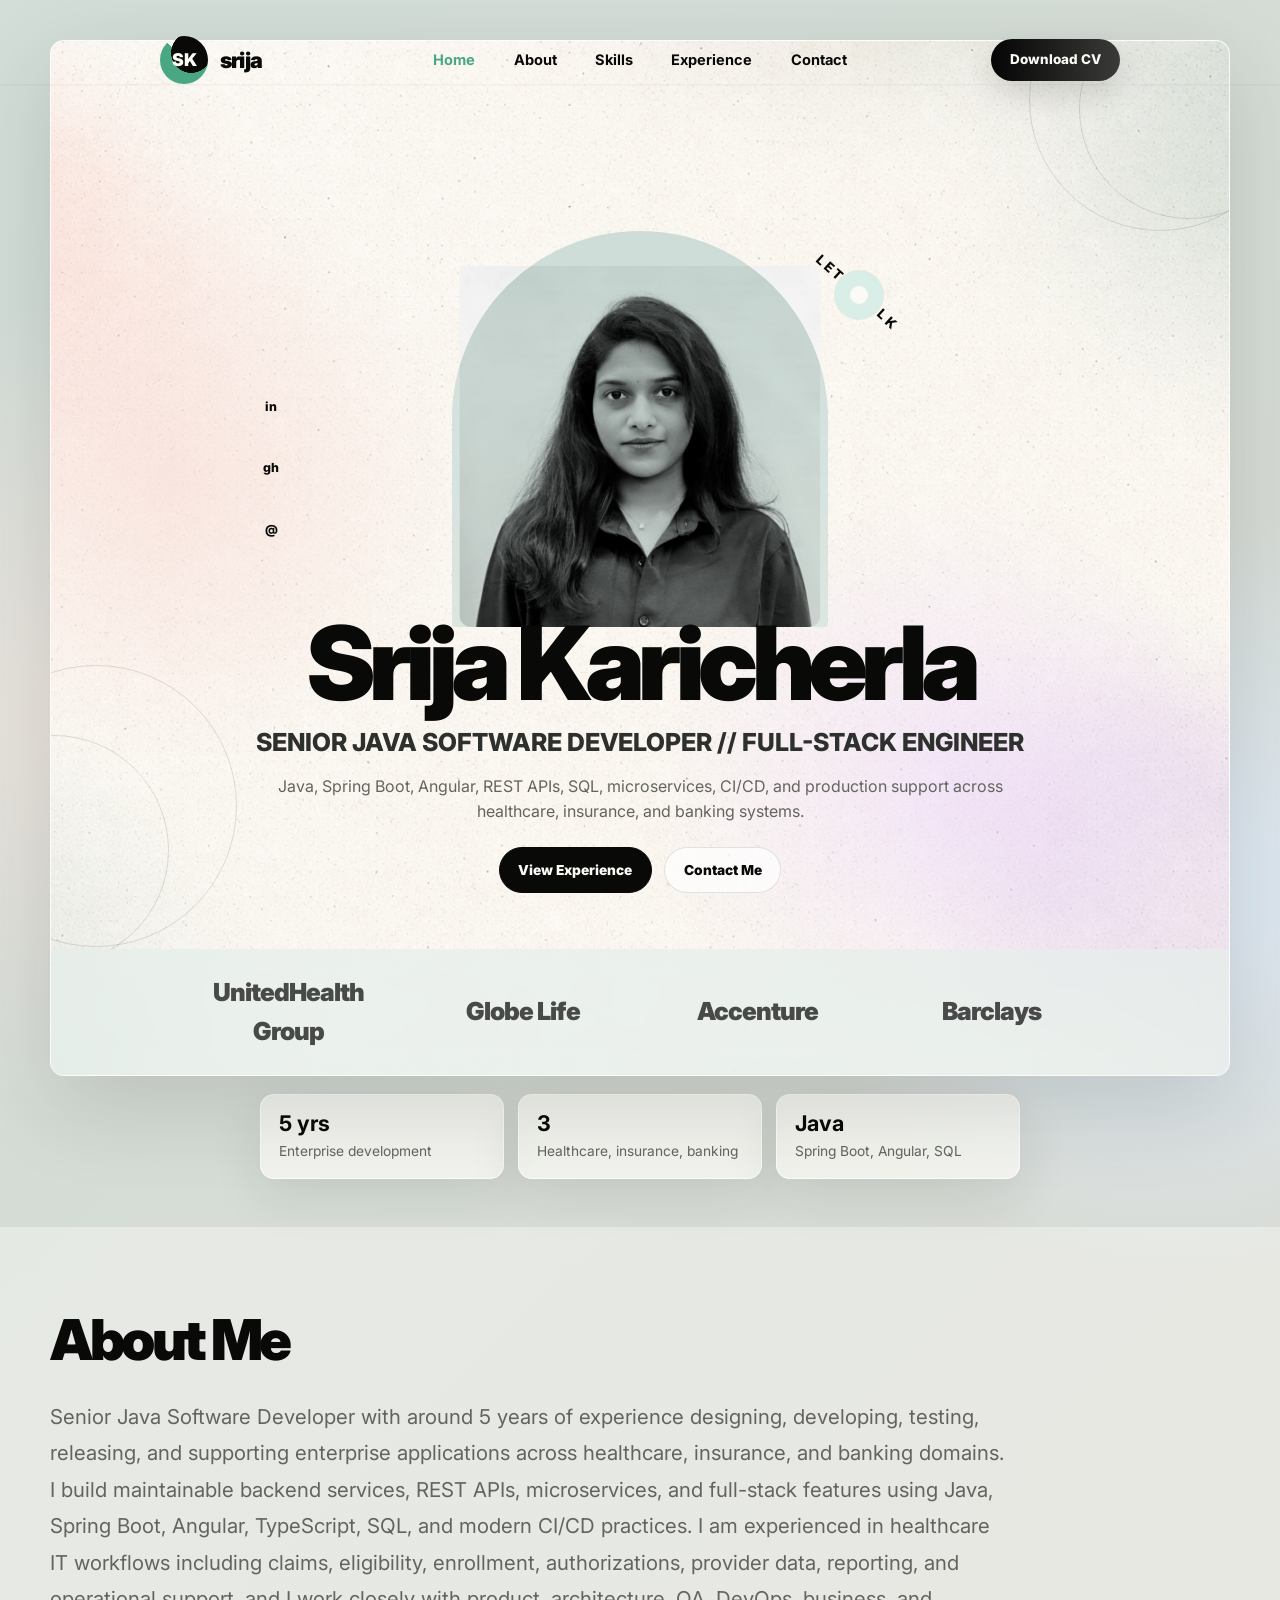
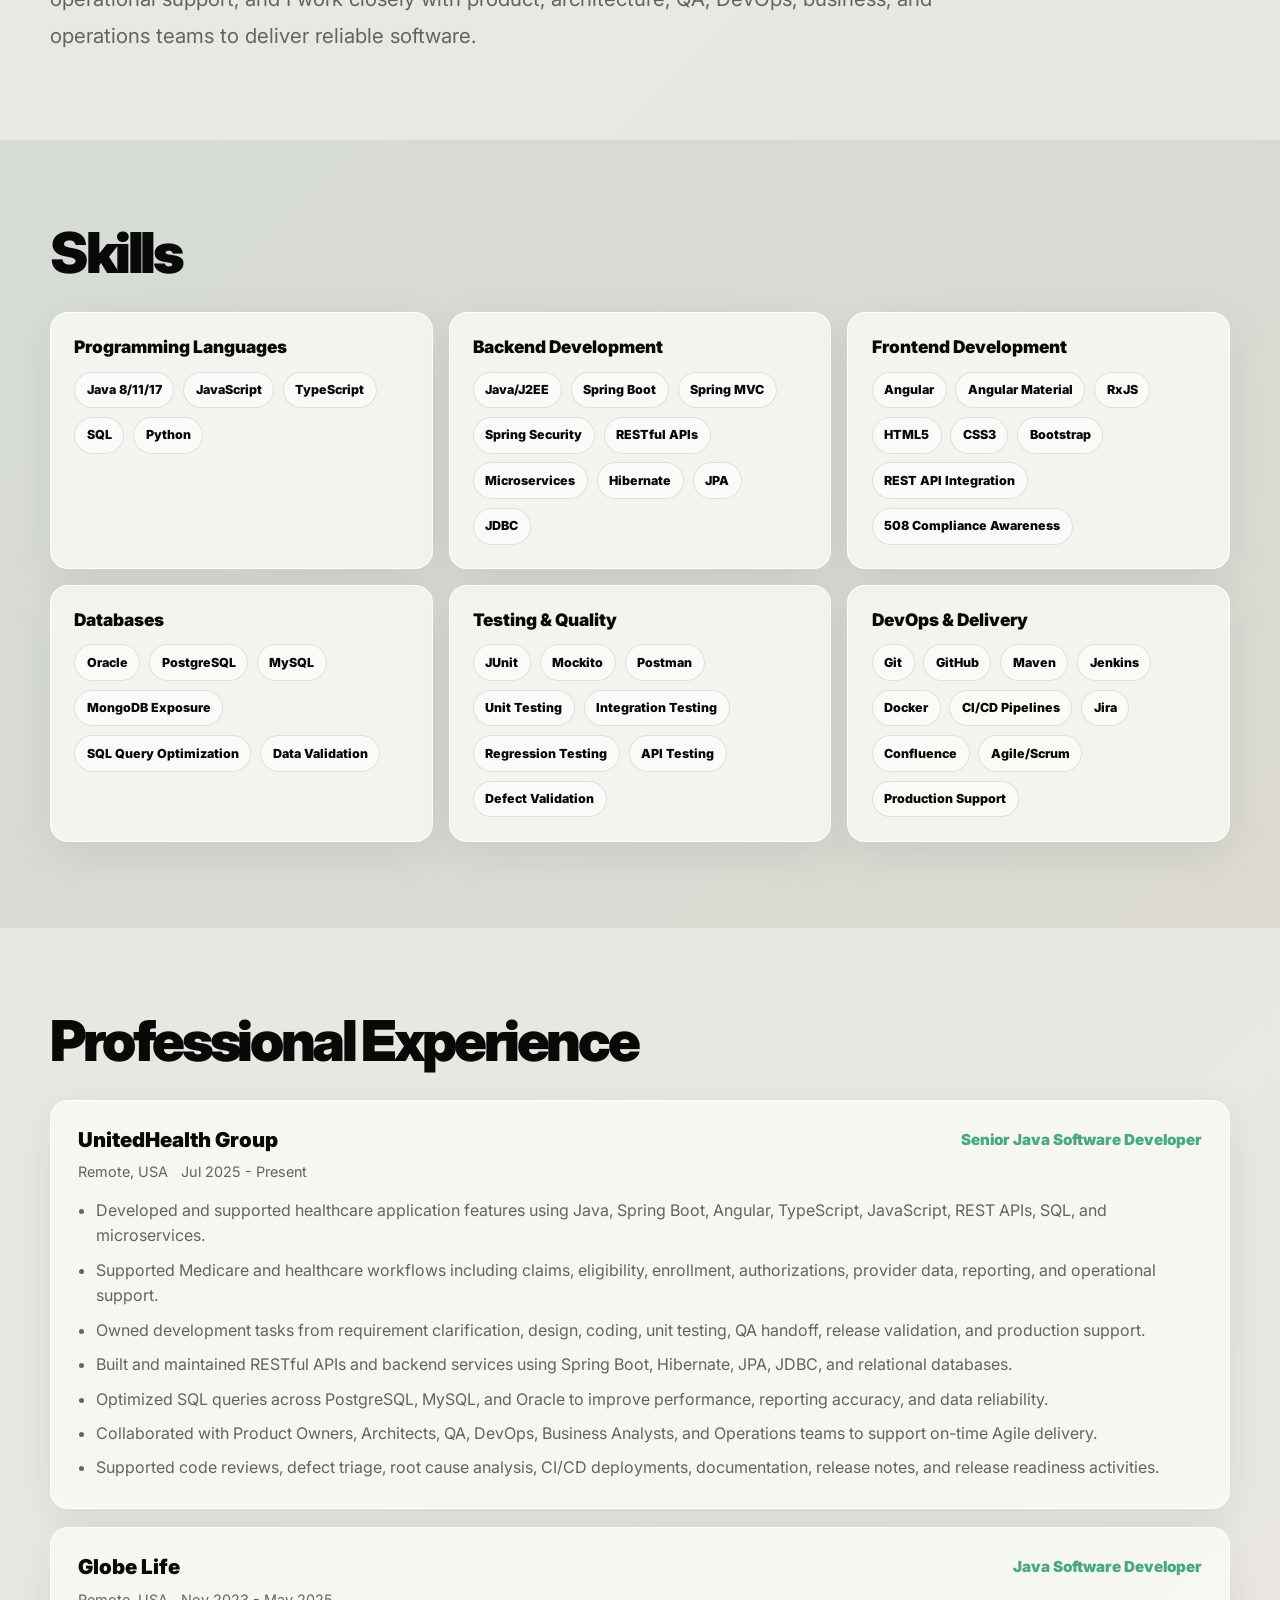
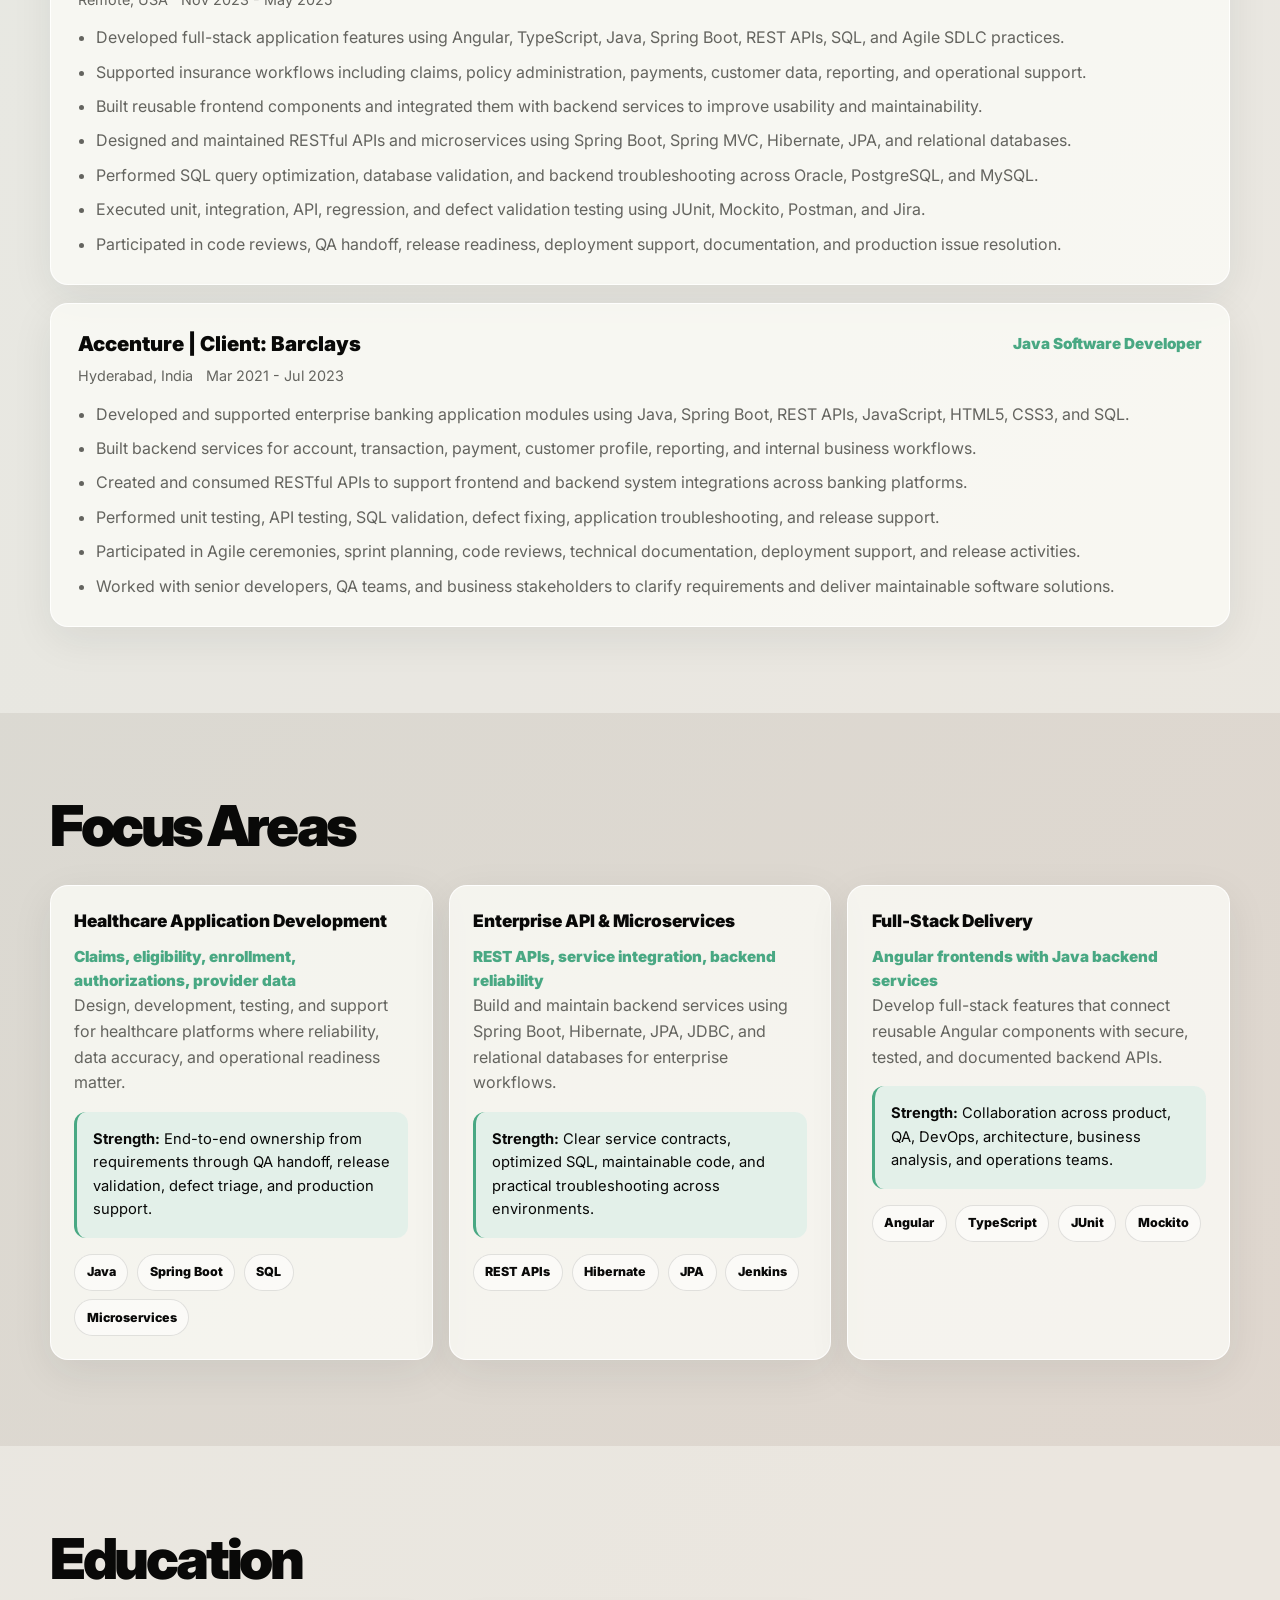
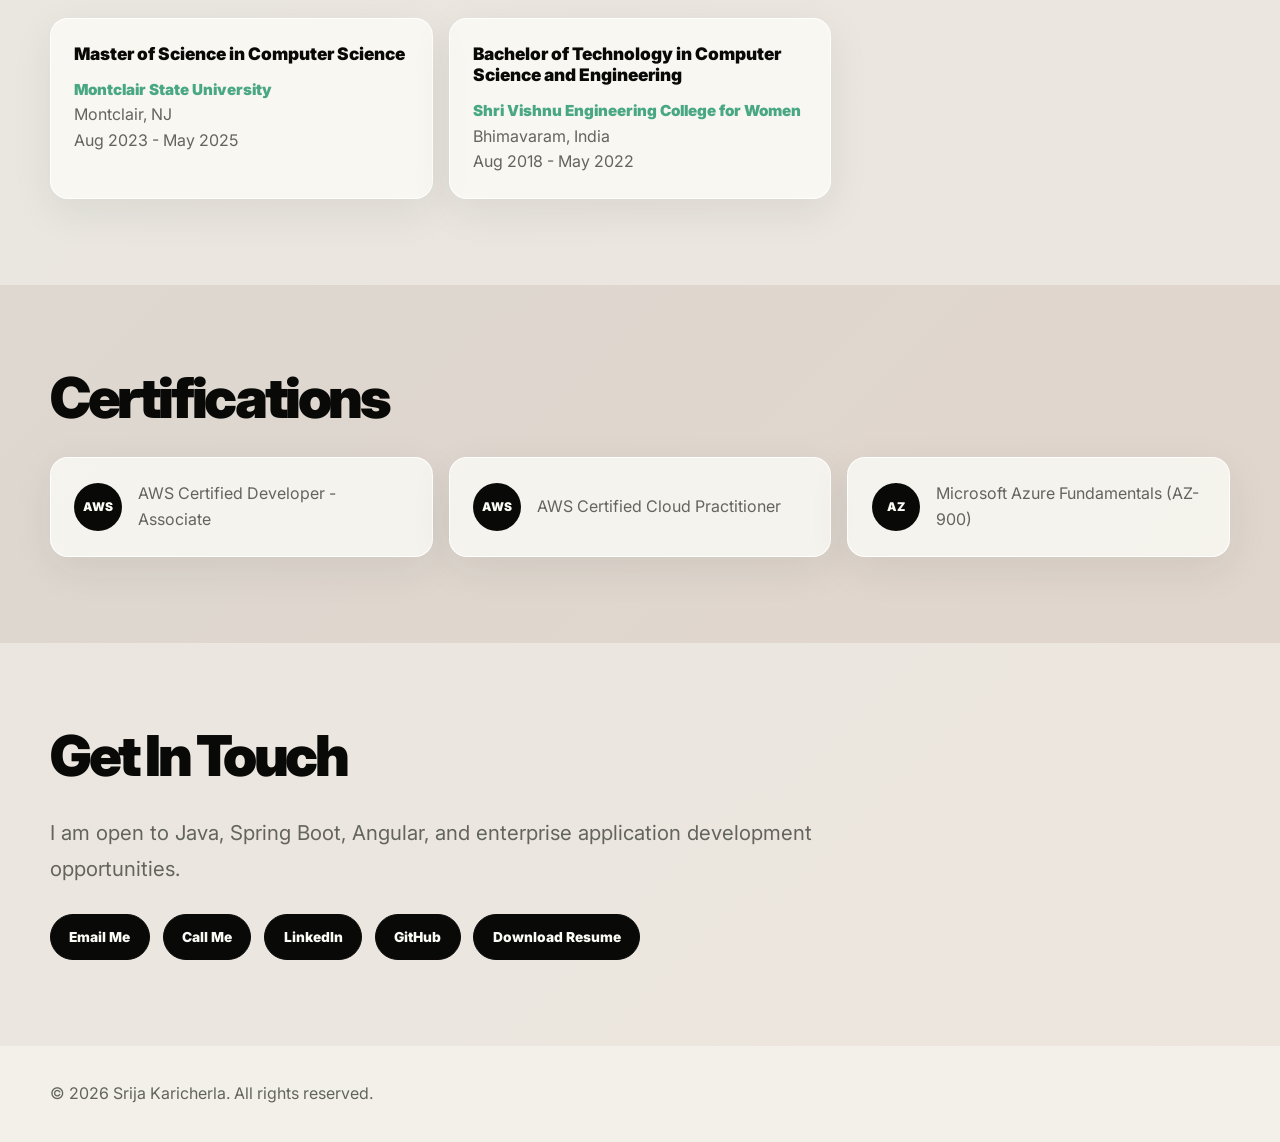
==== commit 4f6874f4: "Redesign portfolio hero" ====
--- a/index.html
+++ b/index.html
@@ -12,15 +12,18 @@
 <body>
     <nav class="navbar" id="navbar">
         <div class="nav-container">
-            <div class="nav-logo">SK</div>
+            <a href="#home" class="nav-logo" aria-label="Srija Karicherla home">
+                <span class="nav-mark">SK</span>
+                <span class="nav-name">srija</span>
+            </a>
             <ul class="nav-menu" id="nav-menu">
                 <li><a href="#home" class="nav-link">Home</a></li>
                 <li><a href="#about" class="nav-link">About</a></li>
                 <li><a href="#skills" class="nav-link">Skills</a></li>
                 <li><a href="#experience" class="nav-link">Experience</a></li>
-                <li><a href="#education" class="nav-link">Education</a></li>
                 <li><a href="#contact" class="nav-link">Contact</a></li>
             </ul>
+            <a href="Srija_Karicherla_Resume.pdf" download="Srija_Karicherla_Resume.pdf" class="nav-cta">Download CV</a>
             <div class="hamburger" id="hamburger">
                 <span></span>
                 <span></span>
@@ -31,63 +34,56 @@
 
     <section id="home" class="hero">
         <div class="container">
-            <div class="hero-shell">
-                <div class="hero-browser">
-                    <div class="browser-nav">
-                        <div class="browser-links">
-                            <a href="#skills">Skills</a>
-                            <a href="#experience">Experience</a>
-                        </div>
-                        <div class="browser-brand">SK</div>
-                        <div class="browser-links">
-                            <a href="#about">About</a>
-                            <a href="#contact">Contact</a>
-                        </div>
-                    </div>
-                    <div class="hero-content">
-                        <p class="hero-kicker">Senior Java Software Developer</p>
-                        <h1 class="hero-name">Building reliable enterprise software with Java, Spring Boot, and Angular.</h1>
-                        <p class="hero-title">Srija Karicherla designs, develops, tests, releases, and supports full-stack applications across healthcare, insurance, and banking domains.</p>
-                        <div class="hero-buttons">
-                            <a href="#experience" class="btn btn-primary">Explore Experience</a>
-                            <a href="Srija_Karicherla_Resume.pdf" download="Srija_Karicherla_Resume.pdf" class="btn btn-secondary">Download Resume</a>
-                        </div>
-                    </div>
-                    <div class="hero-visuals" aria-label="Portfolio highlights">
-                        <div class="visual-panel panel-code">
-                            <span>Spring Boot</span>
-                            <strong>REST APIs</strong>
-                        </div>
-                        <div class="visual-panel panel-data">
-                            <span>SQL</span>
-                            <strong>Data reliability</strong>
-                        </div>
-                        <div class="visual-panel panel-delivery">
-                            <span>CI/CD</span>
-                            <strong>Release readiness</strong>
-                        </div>
-                    </div>
-                </div>
-                <aside class="profile-card" aria-label="Srija profile summary">
+            <div class="hero-card">
+                <div class="hero-social" aria-label="Social links">
+                    <a href="https://www.linkedin.com/in/srija-karicherla-01a4681b2/" target="_blank" aria-label="LinkedIn">in</a>
+                    <a href="https://github.com/srijakaricherla" target="_blank" aria-label="GitHub">gh</a>
+                    <a href="mailto:karicherlasrija28@gmail.com" aria-label="Email">@</a>
+                </div>
+
+                <div class="talk-orbit" aria-hidden="true">
+                    <span>LET'S TALK</span>
+                    <i></i>
+                </div>
+
+                <div class="corner-line corner-line-left" aria-hidden="true"></div>
+                <div class="corner-line corner-line-right" aria-hidden="true"></div>
+
+                <div class="hero-portrait-wrap">
+                    <div class="portrait-arch"></div>
                     <img src="profile.jpg" alt="Srija Karicherla" class="hero-image">
-                    <p class="profile-label">Available for Java developer roles</p>
-                    <h2>Srija Karicherla</h2>
-                    <p>Dallas, TX</p>
-                    <a href="mailto:karicherlasrija28@gmail.com">Get in touch</a>
-                </aside>
-                <div class="hero-stats" aria-label="Career summary">
-                    <div>
-                        <strong>5 yrs</strong>
-                        <span>Enterprise development</span>
-                    </div>
-                    <div>
-                        <strong>3</strong>
-                        <span>Industries served</span>
-                    </div>
-                    <div>
-                        <strong>Java</strong>
-                        <span>Spring Boot, APIs, SQL</span>
-                    </div>
+                </div>
+
+                <div class="hero-copy">
+                    <h1 class="hero-name">Srija Karicherla</h1>
+                    <p class="hero-title">Senior Java Software Developer // Full-Stack Engineer</p>
+                    <p class="hero-summary">Java, Spring Boot, Angular, REST APIs, SQL, microservices, CI/CD, and production support across healthcare, insurance, and banking systems.</p>
+                    <div class="hero-buttons">
+                        <a href="#experience" class="btn btn-primary">View Experience</a>
+                        <a href="#contact" class="btn btn-secondary">Contact Me</a>
+                    </div>
+                </div>
+
+                <div class="brand-strip" aria-label="Professional experience highlights">
+                    <span>UnitedHealth Group</span>
+                    <span>Globe Life</span>
+                    <span>Accenture</span>
+                    <span>Barclays</span>
+                </div>
+            </div>
+
+            <div class="hero-stats" aria-label="Career summary">
+                <div>
+                    <strong>5 yrs</strong>
+                    <span>Enterprise development</span>
+                </div>
+                <div>
+                    <strong>3</strong>
+                    <span>Healthcare, insurance, banking</span>
+                </div>
+                <div>
+                    <strong>Java</strong>
+                    <span>Spring Boot, Angular, SQL</span>
                 </div>
             </div>
         </div>
--- a/styles.css
+++ b/styles.css
@@ -5,20 +5,20 @@
 }
 
 :root {
-    --ink: #181713;
-    --muted: #6e675f;
-    --paper: #fffdf8;
-    --soft-paper: #f8f1e8;
-    --sand: #e8dace;
-    --clay: #c76f4e;
-    --primary-color: #c76f4e;
-    --sage: #496d5f;
-    --sky: #b9dbe8;
-    --rose: #e7afa0;
-    --line: rgba(24, 23, 19, 0.12);
-    --shadow: 0 28px 90px rgba(70, 52, 35, 0.18);
-    --small-shadow: 0 16px 45px rgba(70, 52, 35, 0.12);
-    --transition: all 0.25s ease;
+    --ink: #090908;
+    --charcoal: #2e302e;
+    --muted: #64645f;
+    --paper: #fbfbf6;
+    --mist: #d9e2dd;
+    --mint: #49a883;
+    --mint-soft: #d8eee7;
+    --blush: #f3d7d0;
+    --violet: #eadcf7;
+    --line: rgba(9, 9, 8, 0.11);
+    --primary-color: #49a883;
+    --shadow: 0 28px 90px rgba(30, 38, 32, 0.16);
+    --soft-shadow: 0 16px 50px rgba(30, 38, 32, 0.1);
+    --transition: all 0.24s ease;
 }
 
 html {
@@ -26,13 +26,15 @@
 }
 
 body {
+    min-height: 100vh;
+    color: var(--ink);
+    background:
+        radial-gradient(circle at 10% 12%, rgba(255, 235, 229, 0.62), transparent 26rem),
+        radial-gradient(circle at 92% 15%, rgba(225, 238, 255, 0.85), transparent 24rem),
+        linear-gradient(135deg, #d3ded9 0%, #e2d5cc 100%);
     font-family: 'Inter', -apple-system, BlinkMacSystemFont, 'Segoe UI', sans-serif;
-    color: var(--ink);
-    background:
-        radial-gradient(circle at 16% 10%, rgba(255, 255, 255, 0.95), transparent 22rem),
-        linear-gradient(135deg, #eee1d5 0%, #d9cbc0 100%);
+    font-size: 16px;
     line-height: 1.6;
-    font-size: 16px;
 }
 
 a {
@@ -40,86 +42,104 @@
 }
 
 .container {
-    width: min(1180px, calc(100% - 40px));
+    width: min(1180px, calc(100% - 42px));
     margin: 0 auto;
 }
 
 .navbar {
     position: fixed;
-    top: 20px;
+    top: 36px;
     left: 0;
     width: 100%;
-    z-index: 1000;
+    z-index: 20;
     pointer-events: none;
 }
 
 .nav-container {
-    width: min(1040px, calc(100% - 40px));
+    width: min(960px, calc(100% - 96px));
     margin: 0 auto;
-    padding: 0.85rem 1rem;
+    display: grid;
+    grid-template-columns: 1fr auto 1fr;
+    align-items: center;
+    gap: 2rem;
+    pointer-events: auto;
+}
+
+.nav-logo {
+    justify-self: start;
+    display: inline-flex;
+    align-items: center;
+    gap: 0.72rem;
+    color: var(--ink);
+    text-decoration: none;
+}
+
+.nav-mark {
+    width: 48px;
+    height: 48px;
+    display: grid;
+    place-items: center;
+    border-radius: 50%;
+    color: var(--paper);
+    background:
+        radial-gradient(circle at 65% 35%, var(--ink) 0 45%, transparent 46%),
+        conic-gradient(from 35deg, var(--mint) 0 78%, transparent 78% 100%);
+    font-size: 1.1rem;
+    font-weight: 900;
+}
+
+.nav-name {
+    font-size: 1.35rem;
+    font-weight: 900;
+    letter-spacing: -0.03em;
+}
+
+.nav-menu {
     display: flex;
     align-items: center;
-    justify-content: space-between;
-    background: rgba(255, 253, 248, 0.78);
-    border: 1px solid rgba(255, 255, 255, 0.75);
+    justify-content: center;
+    gap: clamp(1.2rem, 3vw, 3rem);
+    list-style: none;
+}
+
+.nav-link {
+    color: var(--ink);
+    text-decoration: none;
+    font-size: 0.91rem;
+    font-weight: 700;
+}
+
+.nav-link:hover,
+.nav-link.active {
+    color: var(--mint);
+}
+
+.nav-cta {
+    justify-self: end;
+    display: inline-flex;
+    align-items: center;
+    min-height: 42px;
+    padding: 0 1.18rem;
     border-radius: 999px;
-    box-shadow: 0 16px 40px rgba(70, 52, 35, 0.12);
-    backdrop-filter: blur(16px);
-    pointer-events: auto;
-}
-
-.nav-logo,
-.browser-brand {
-    width: 42px;
-    height: 42px;
-    display: grid;
-    place-items: center;
-    border: 1px solid var(--line);
-    border-radius: 50%;
-    font-size: 0.8rem;
+    color: var(--paper);
+    background: linear-gradient(90deg, #050505, #3a3a38);
+    text-decoration: none;
+    font-size: 0.84rem;
     font-weight: 800;
-    letter-spacing: 0.08em;
-    background: var(--paper);
-}
-
-.nav-menu,
-.browser-links {
-    display: flex;
-    align-items: center;
-    gap: 1.45rem;
-    list-style: none;
-}
-
-.nav-link,
-.browser-links a {
-    text-decoration: none;
-    color: var(--ink);
-    font-size: 0.84rem;
-    font-weight: 700;
-}
-
-.nav-link {
-    opacity: 0.76;
-}
-
-.nav-link:hover,
-.nav-link.active,
-.browser-links a:hover {
-    color: var(--clay);
-    opacity: 1;
+    box-shadow: 0 14px 30px rgba(0, 0, 0, 0.12);
 }
 
 .hamburger {
     display: none;
-    width: 42px;
-    height: 42px;
+    width: 44px;
+    height: 44px;
     align-items: center;
     justify-content: center;
     flex-direction: column;
     gap: 5px;
     border: 1px solid var(--line);
     border-radius: 50%;
-    background: var(--paper);
+    background: rgba(255, 255, 255, 0.82);
     cursor: pointer;
 }
 
@@ -131,86 +151,193 @@
 }
 
 .hero {
-    min-height: auto;
-    padding: 138px 0 76px;
-    display: flex;
-    align-items: flex-start;
-}
-
-.hero-shell {
-    position: relative;
-    display: grid;
-    gap: 20px;
-    padding-bottom: 0;
-}
-
-.hero-browser {
+    padding: 40px 0 48px;
+}
+
+.hero-card {
     position: relative;
     min-height: auto;
     overflow: hidden;
-    padding: 36px 46px 48px;
-    border: 1px solid rgba(255, 255, 255, 0.85);
-    border-radius: 22px;
-    background: rgba(255, 253, 248, 0.92);
+    padding: 110px 54px 0;
+    border: 1px solid rgba(255, 255, 255, 0.82);
+    border-radius: 14px;
+    background:
+        radial-gradient(circle at 10% 42%, rgba(248, 208, 202, 0.45), transparent 18rem),
+        radial-gradient(circle at 76% 72%, rgba(234, 210, 255, 0.44), transparent 18rem),
+        url("hero-paper-texture.png") center / cover,
+        var(--paper);
     box-shadow: var(--shadow);
 }
 
-.browser-nav {
-    display: grid;
-    grid-template-columns: 1fr auto 1fr;
-    align-items: center;
-    gap: 1rem;
-}
-
-.browser-nav .browser-links:last-child {
-    justify-content: flex-end;
-}
-
-.hero-content {
-    width: min(760px, 100%);
-    margin: 48px auto 0;
-    text-align: center;
-}
-
-.hero-kicker {
-    display: inline-flex;
-    margin-bottom: 1.15rem;
-    padding: 0.42rem 0.8rem;
-    border: 1px solid var(--line);
-    border-radius: 999px;
-    color: var(--sage);
-    background: #eff5ee;
+.hero-card::before,
+.hero-card::after,
+.corner-line {
+    content: '';
+    position: absolute;
+    border: 1px solid rgba(9, 9, 8, 0.12);
+    border-radius: 50%;
+    pointer-events: none;
+}
+
+.hero-card::before {
+    width: 280px;
+    height: 280px;
+    left: -96px;
+    bottom: 128px;
+}
+
+.hero-card::after {
+    width: 260px;
+    height: 260px;
+    right: -62px;
+    top: -72px;
+}
+
+.corner-line-left {
+    width: 230px;
+    height: 230px;
+    left: -112px;
+    bottom: 110px;
+}
+
+.corner-line-right {
+    width: 220px;
+    height: 220px;
+    right: -70px;
+    top: -42px;
+}
+
+.hero-social {
+    position: absolute;
+    left: 17.5%;
+    top: 34%;
+    z-index: 4;
+    display: grid;
+    gap: 2.1rem;
+}
+
+.hero-social a {
+    width: 28px;
+    height: 28px;
+    display: grid;
+    place-items: center;
+    color: var(--ink);
+    text-decoration: none;
     font-size: 0.78rem;
     font-weight: 800;
-    letter-spacing: 0.08em;
+    border: 1px solid transparent;
+    border-radius: 50%;
+}
+
+.hero-social a:hover {
+    border-color: var(--mint);
+    color: var(--mint);
+}
+
+.talk-orbit {
+    position: absolute;
+    top: 186px;
+    right: 26%;
+    z-index: 7;
+    width: 132px;
+    height: 132px;
+    border-radius: 50%;
+}
+
+.talk-orbit span {
+    position: absolute;
+    inset: 0;
+    display: grid;
+    place-items: center;
+    color: var(--ink);
+    font-size: 0.84rem;
+    font-weight: 800;
+    letter-spacing: 0.2em;
+    transform: rotate(42deg);
+}
+
+.talk-orbit i {
+    position: absolute;
+    top: 44px;
+    left: 44px;
+    width: 48px;
+    height: 48px;
+    border: 15px solid var(--mint-soft);
+    border-radius: 50%;
+    background: var(--paper);
+    box-shadow: 0 0 0 1px rgba(73, 168, 131, 0.14);
+}
+
+.hero-portrait-wrap {
+    position: relative;
+    z-index: 5;
+    width: min(420px, 54vw);
+    height: 476px;
+    margin: 0 auto;
+}
+
+.portrait-arch {
+    position: absolute;
+    inset: 80px 22px 0;
+    border-radius: 999px 999px 16px 16px;
+    background:
+        linear-gradient(180deg, rgba(204, 220, 215, 0.95), rgba(221, 231, 226, 0.88)),
+        var(--mist);
+}
+
+.hero-image {
+    position: absolute;
+    left: 50%;
+    bottom: 0;
+    width: 86%;
+    max-height: 440px;
+    object-fit: cover;
+    object-position: center top;
+    transform: translateX(-50%);
+    filter: grayscale(1) contrast(1.02);
+    border-radius: 0 0 12px 12px;
+    mix-blend-mode: multiply;
+}
+
+.hero-copy {
+    position: relative;
+    z-index: 8;
+    margin: -10px auto 0;
+    text-align: center;
+}
+
+.hero-name {
+    font-size: clamp(4rem, 8vw, 7.8rem);
+    line-height: 0.9;
+    font-weight: 900;
+    letter-spacing: -0.065em;
+}
+
+.hero-title {
+    margin-top: 1.1rem;
+    color: var(--charcoal);
+    font-size: clamp(1rem, 2.1vw, 1.55rem);
+    line-height: 1.25;
+    font-weight: 800;
     text-transform: uppercase;
 }
 
-.hero-name {
-    max-width: 820px;
-    margin: 0 auto 1.1rem;
-    font-size: clamp(2.55rem, 5vw, 4.8rem);
-    line-height: 1.02;
-    font-weight: 800;
-    letter-spacing: 0;
-}
-
-.hero-title {
-    max-width: 690px;
-    margin: 0 auto 2rem;
+.hero-summary {
+    width: min(760px, 100%);
+    margin: 1rem auto 0;
     color: var(--muted);
-    font-size: clamp(1rem, 1.5vw, 1.18rem);
+    font-size: 1rem;
 }
 
 .hero-buttons {
     display: flex;
     justify-content: center;
     gap: 0.8rem;
+    margin-top: 1.4rem;
     flex-wrap: wrap;
 }
 
 .btn,
-.profile-card a,
 .contact-button {
     display: inline-flex;
     align-items: center;
@@ -220,12 +347,11 @@
     border-radius: 999px;
     text-decoration: none;
     font-size: 0.86rem;
-    font-weight: 800;
+    font-weight: 850;
     transition: var(--transition);
 }
 
 .btn-primary,
-.profile-card a,
 .contact-button {
     border: 1px solid var(--ink);
     color: var(--paper);
@@ -235,128 +361,51 @@
 .btn-secondary {
     border: 1px solid var(--line);
     color: var(--ink);
-    background: var(--paper);
+    background: rgba(255, 255, 255, 0.68);
 }
 
 .btn:hover,
-.profile-card a:hover,
 .contact-button:hover {
     transform: translateY(-2px);
-    box-shadow: var(--small-shadow);
-}
-
-.hero-visuals {
-    display: grid;
-    grid-template-columns: repeat(3, 1fr);
-    gap: 12px;
-    width: min(960px, 100%);
-    margin: 46px auto 0;
-}
-
-.visual-panel {
-    min-height: 185px;
-    padding: 24px;
-    display: flex;
-    justify-content: space-between;
-    flex-direction: column;
-    overflow: hidden;
-    border-radius: 4px;
-    color: var(--paper);
-}
-
-.visual-panel span {
-    font-size: 0.78rem;
-    font-weight: 800;
-    letter-spacing: 0.08em;
-    text-transform: uppercase;
-    opacity: 0.82;
-}
-
-.visual-panel strong {
-    max-width: 200px;
-    font-size: clamp(1.35rem, 2.5vw, 2.4rem);
-    line-height: 1;
-}
-
-.panel-code {
-    background:
-        linear-gradient(135deg, rgba(255, 255, 255, 0.28), transparent 45%),
-        linear-gradient(160deg, #263d36, #5d8b73);
-}
-
-.panel-data {
-    color: var(--ink);
-    background:
-        repeating-linear-gradient(135deg, rgba(255, 255, 255, 0.26) 0 12px, transparent 12px 25px),
-        linear-gradient(160deg, #eeb6a4, #f2d2b5);
-}
-
-.panel-delivery {
-    background:
-        linear-gradient(135deg, transparent 0 48%, rgba(255, 255, 255, 0.46) 48% 54%, transparent 54%),
-        linear-gradient(160deg, #25465e, #8cc6d8);
-}
-
-.profile-card {
+    box-shadow: var(--soft-shadow);
+}
+
+.brand-strip {
     position: relative;
-    left: auto;
-    bottom: auto;
-    width: min(300px, 100%);
-    margin: 0 auto;
-    padding: 18px;
+    z-index: 8;
+    min-height: 126px;
+    display: grid;
+    grid-template-columns: repeat(4, 1fr);
+    align-items: center;
+    gap: 1rem;
+    margin: 3.5rem -54px 0;
+    padding: 0 12%;
+    background: rgba(229, 239, 234, 0.72);
+    backdrop-filter: blur(12px);
+}
+
+.brand-strip span {
+    color: rgba(9, 9, 8, 0.72);
     text-align: center;
-    transform: none;
-    border: 1px solid rgba(255, 255, 255, 0.95);
-    border-radius: 16px;
-    background: rgba(255, 253, 248, 0.96);
-    box-shadow: var(--small-shadow);
-}
-
-.hero-image {
-    width: 100%;
-    aspect-ratio: 1 / 1.05;
-    object-fit: cover;
-    border-radius: 12px;
-    margin-bottom: 1rem;
-}
-
-.profile-label {
-    color: var(--sage);
-    font-size: 0.68rem;
-    font-weight: 800;
-    letter-spacing: 0.08em;
-    text-transform: uppercase;
-}
-
-.profile-card h2 {
-    margin-top: 0.35rem;
-    font-size: 1.25rem;
-    line-height: 1.15;
-}
-
-.profile-card p:not(.profile-label) {
-    color: var(--muted);
-    margin: 0.25rem 0 1rem;
-    font-size: 0.92rem;
+    font-size: clamp(1.08rem, 2vw, 1.55rem);
+    font-weight: 900;
+    letter-spacing: -0.04em;
 }
 
 .hero-stats {
-    position: relative;
-    left: auto;
-    bottom: auto;
-    display: grid;
-    grid-template-columns: repeat(3, minmax(120px, 1fr));
-    gap: 10px;
-    width: min(520px, 100%);
-    margin: 0 auto;
+    display: grid;
+    grid-template-columns: repeat(3, minmax(0, 1fr));
+    gap: 14px;
+    width: min(760px, 100%);
+    margin: 18px auto 0;
 }
 
 .hero-stats div {
-    padding: 14px;
-    border: 1px solid rgba(255, 255, 255, 0.85);
+    padding: 1.1rem;
+    border: 1px solid rgba(255, 255, 255, 0.82);
     border-radius: 14px;
-    background: rgba(255, 253, 248, 0.78);
-    backdrop-filter: blur(10px);
+    background: rgba(251, 251, 246, 0.74);
+    box-shadow: var(--soft-shadow);
 }
 
 .hero-stats strong,
@@ -365,42 +414,45 @@
 }
 
 .hero-stats strong {
-    font-size: 1.25rem;
+    font-size: 1.35rem;
+    line-height: 1;
 }
 
 .hero-stats span {
+    margin-top: 0.45rem;
     color: var(--muted);
-    font-size: 0.76rem;
+    font-size: 0.86rem;
     line-height: 1.35;
 }
 
 section {
-    padding: 92px 0;
+    padding: 86px 0;
 }
 
 .section-title {
-    margin-bottom: 2.1rem;
-    font-size: clamp(2rem, 4vw, 3.6rem);
-    line-height: 1;
-    letter-spacing: 0;
+    margin-bottom: 2rem;
+    font-size: clamp(2.2rem, 4.4vw, 4rem);
+    line-height: 0.96;
+    font-weight: 900;
+    letter-spacing: -0.06em;
 }
 
 .about,
 .experience,
 .education,
 .contact {
-    background: rgba(255, 253, 248, 0.48);
+    background: rgba(251, 251, 246, 0.42);
 }
 
 .about-content {
-    max-width: 940px;
+    max-width: 960px;
 }
 
 .about-text,
 .contact-text {
     color: var(--muted);
-    font-size: clamp(1.05rem, 1.7vw, 1.35rem);
-    line-height: 1.75;
+    font-size: clamp(1.06rem, 1.6vw, 1.28rem);
+    line-height: 1.78;
 }
 
 .skills-grid,
@@ -417,10 +469,10 @@
 .education-card,
 .certification-item,
 .timeline-content {
-    border: 1px solid rgba(255, 255, 255, 0.78);
-    border-radius: 16px;
-    background: rgba(255, 253, 248, 0.82);
-    box-shadow: 0 10px 36px rgba(70, 52, 35, 0.08);
+    border: 1px solid rgba(255, 255, 255, 0.86);
+    border-radius: 18px;
+    background: rgba(251, 251, 246, 0.78);
+    box-shadow: 0 12px 42px rgba(30, 38, 32, 0.08);
     transition: var(--transition);
 }
 
@@ -437,15 +489,17 @@
 .certification-item:hover,
 .timeline-content:hover {
     transform: translateY(-4px);
-    box-shadow: var(--small-shadow);
+    box-shadow: var(--soft-shadow);
 }
 
 .skill-category-title,
 .project-title,
 .education-degree {
     margin-bottom: 0.85rem;
+    color: var(--ink);
     font-size: 1.08rem;
     line-height: 1.25;
+    font-weight: 900;
 }
 
 .skill-tags,
@@ -461,27 +515,14 @@
     border: 1px solid var(--line);
     border-radius: 999px;
     color: var(--ink);
-    background: rgba(255, 255, 255, 0.62);
+    background: rgba(255, 255, 255, 0.55);
     font-size: 0.78rem;
-    font-weight: 800;
-}
-
-.experience .section-title,
-.projects .section-title,
-.education .section-title,
-.certifications .section-title,
-.contact .section-title,
-.about .section-title {
-    text-align: left;
+    font-weight: 850;
 }
 
 .timeline {
     display: grid;
     gap: 18px;
-}
-
-.timeline-item {
-    position: relative;
 }
 
 .timeline-marker {
@@ -501,16 +542,18 @@
 }
 
 .timeline-company {
+    color: var(--ink);
     font-size: 1.28rem;
     line-height: 1.2;
+    font-weight: 900;
 }
 
 .timeline-role,
 .project-subtitle,
 .education-school {
-    color: var(--clay);
+    color: var(--mint);
     font-size: 0.95rem;
-    font-weight: 800;
+    font-weight: 900;
 }
 
 .timeline-meta {
@@ -535,10 +578,6 @@
     color: var(--muted);
 }
 
-.timeline-duties li {
-    padding-left: 0.15rem;
-}
-
 .project-description,
 .project-highlight {
     margin-bottom: 1rem;
@@ -546,9 +585,9 @@
 
 .project-highlight {
     padding: 1rem;
-    border-left: 3px solid var(--clay);
+    border-left: 3px solid var(--mint);
     border-radius: 12px;
-    background: rgba(232, 218, 206, 0.54);
+    background: rgba(216, 238, 231, 0.58);
     font-size: 0.92rem;
 }
 
@@ -585,28 +624,63 @@
 .footer {
     padding: 2.2rem 0;
     color: var(--muted);
-    background: rgba(255, 253, 248, 0.7);
-}
-
-@media (max-width: 900px) {
+    background: rgba(251, 251, 246, 0.7);
+}
+
+@media (max-width: 1100px) {
+    .nav-container {
+        width: min(100% - 84px, 960px);
+    }
+
+    .hero-social {
+        left: 8%;
+    }
+
+    .talk-orbit {
+        right: 16%;
+    }
+}
+
+@media (max-width: 880px) {
+    .navbar {
+        top: 18px;
+    }
+
+    .nav-container {
+        width: min(100% - 32px, 960px);
+        display: flex;
+        justify-content: space-between;
+        gap: 1rem;
+        padding: 0.55rem 0.7rem;
+        border: 1px solid rgba(255, 255, 255, 0.7);
+        border-radius: 999px;
+        background: rgba(251, 251, 246, 0.84);
+        box-shadow: var(--soft-shadow);
+        backdrop-filter: blur(16px);
+    }
+
     .nav-menu {
         position: fixed;
-        top: 76px;
-        right: 20px;
-        left: 20px;
+        top: 78px;
+        right: 18px;
+        left: 18px;
         display: none;
-        padding: 1.2rem;
+        padding: 1.1rem;
         flex-direction: column;
-        border: 1px solid rgba(255, 255, 255, 0.8);
+        border: 1px solid rgba(255, 255, 255, 0.85);
         border-radius: 20px;
         background: var(--paper);
-        box-shadow: var(--small-shadow);
+        box-shadow: var(--soft-shadow);
     }
 
     .nav-menu.active {
         display: flex;
     }
 
+    .nav-cta {
+        display: none;
+    }
+
     .hamburger {
         display: flex;
     }
@@ -624,34 +698,38 @@
     }
 
     .hero {
-        padding-top: 106px;
-    }
-
-    .hero-shell {
-        display: grid;
-        gap: 18px;
-        padding-bottom: 0;
-    }
-
-    .hero-browser {
+        padding-top: 26px;
+    }
+
+    .hero-card {
         min-height: auto;
-        padding: 28px 20px;
-    }
-
-    .browser-nav {
-        grid-template-columns: auto;
-        justify-content: center;
-    }
-
-    .browser-links {
+        padding: 110px 22px 0;
+    }
+
+    .hero-social,
+    .talk-orbit,
+    .corner-line {
         display: none;
     }
 
-    .hero-content {
-        margin-top: 44px;
-    }
-
-    .hero-visuals,
+    .hero-portrait-wrap {
+        width: min(360px, 90vw);
+        height: 410px;
+    }
+
+    .hero-name {
+        font-size: clamp(3.2rem, 14vw, 6rem);
+    }
+
+    .brand-strip {
+        position: relative;
+        margin: 2rem -22px 0;
+        grid-template-columns: repeat(2, 1fr);
+        min-height: auto;
+        padding: 1.4rem 1.2rem;
+    }
+
+    .hero-stats,
     .skills-grid,
     .projects-grid,
     .education-grid,
@@ -659,28 +737,6 @@
         grid-template-columns: 1fr;
     }
 
-    .visual-panel {
-        min-height: 130px;
-    }
-
-    .profile-card {
-        position: relative;
-        left: auto;
-        bottom: auto;
-        width: min(320px, 100%);
-        margin: 0 auto;
-        transform: none;
-    }
-
-    .hero-stats {
-        position: relative;
-        left: auto;
-        bottom: auto;
-        width: min(520px, 100%);
-        margin: 0 auto;
-        grid-template-columns: 1fr;
-    }
-
     .timeline-header,
     .timeline-meta {
         flex-direction: column;
@@ -688,14 +744,34 @@
     }
 }
 
-@media (max-width: 560px) {
-    .container,
-    .nav-container {
-        width: min(100% - 26px, 1180px);
-    }
-
-    .hero-browser {
+@media (max-width: 540px) {
+    .container {
+        width: min(100% - 24px, 1180px);
+    }
+
+    .nav-name {
+        display: none;
+    }
+
+    .hero-card {
         border-radius: 18px;
+        padding-top: 96px;
+    }
+
+    .hero-portrait-wrap {
+        height: 350px;
+    }
+
+    .portrait-arch {
+        inset: 64px 12px 0;
+    }
+
+    .hero-copy {
+        margin-top: 0;
+    }
+
+    .hero-summary {
+        font-size: 0.95rem;
     }
 
     .hero-buttons,
@@ -708,11 +784,11 @@
         width: 100%;
     }
 
-    .profile-card {
-        width: 100%;
+    .brand-strip {
+        grid-template-columns: 1fr;
     }
 
     section {
-        padding: 68px 0;
-    }
-}
+        padding: 64px 0;
+    }
+}
